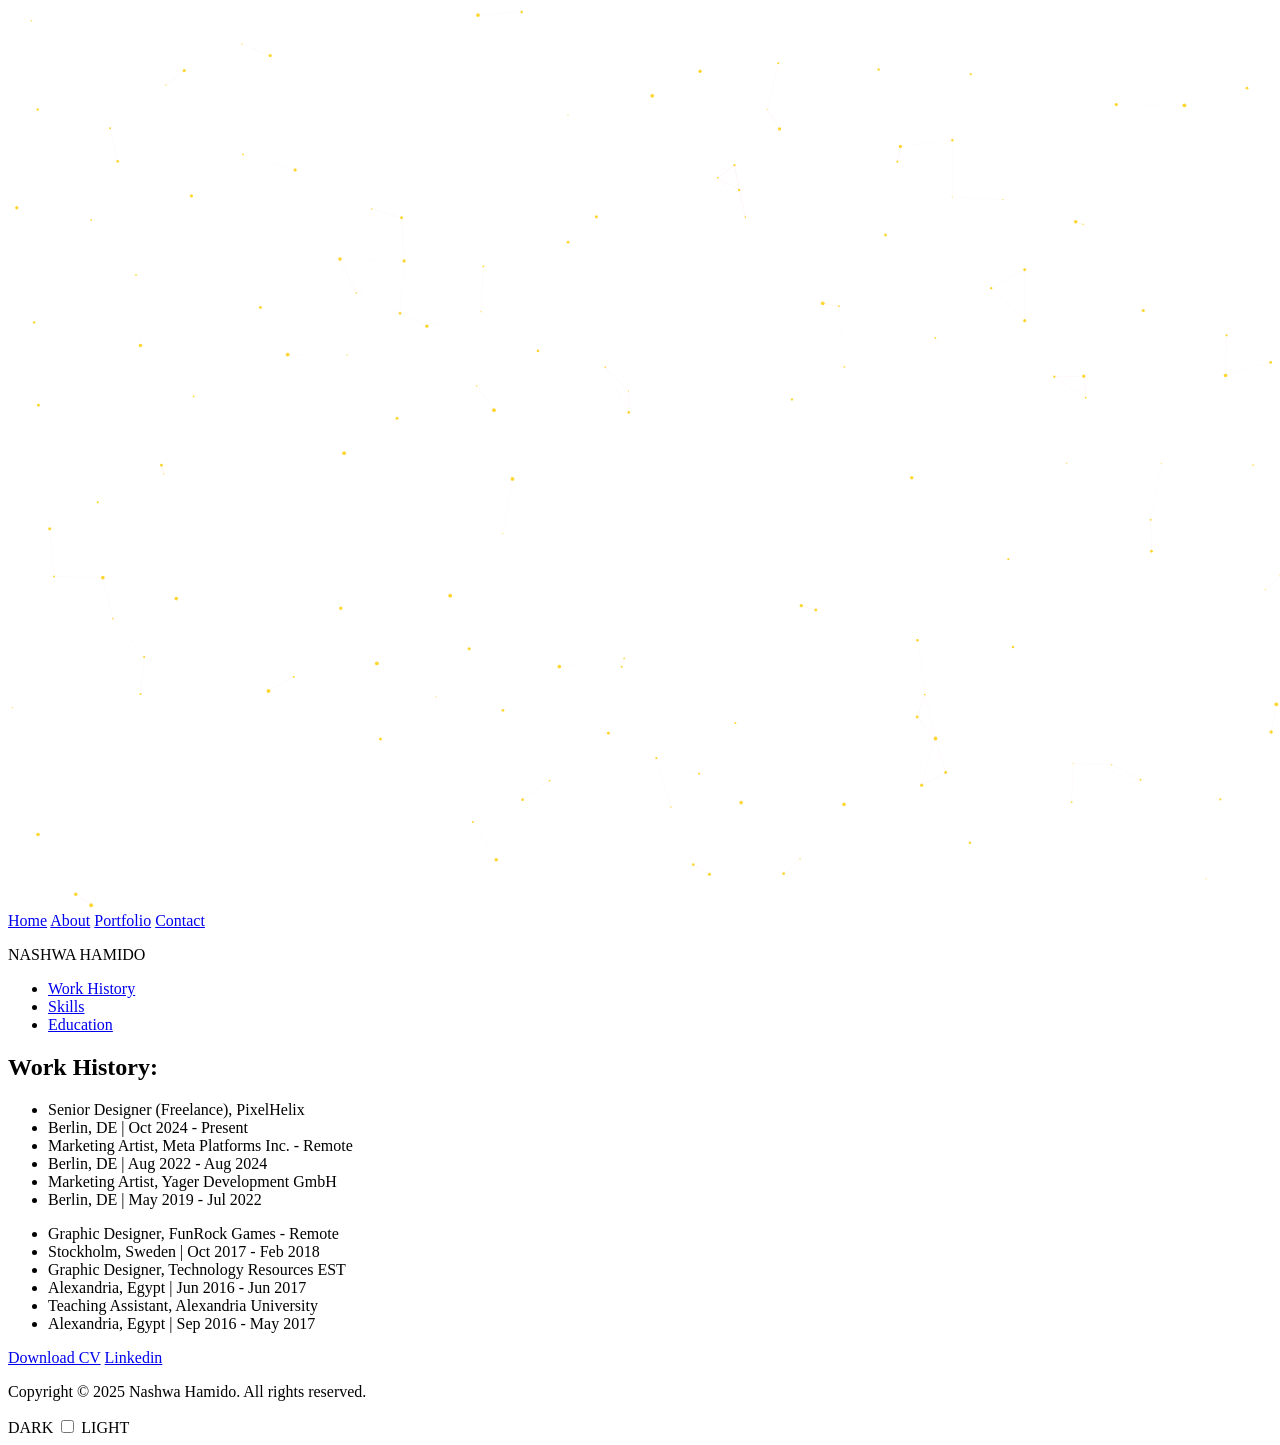
==== about.html @ d86ea59c "uploaded" ====
<!DOCTYPE html>
<html lang=en>
    <head> 
        <meta charset="UTF-8">
        <meta name="viewport" content="width=device-width, initial-scale=1.0">
        <link rel="stylesheet" type="text/css" href="stylesheet.css">
        <title>Work History</title>
    </head>
    
    <body>
        <!-- Interactive Particle Background Canvas -->
        <canvas id="particle-canvas"></canvas>
        
        <!--Main Navigation Bar-->
        <header> 
            <nav id="navbar" aria-label="primary"> 
                   <a href="homepage.html" class="navbutton">Home</a>
                   <a href="about.html" class="navbutton active">About</a> <!-- Active class added to stay highlighted-->
                   <a href="portfolio.html" class="navbutton">Portfolio</a>
                   <a href="contact.html" class="navbutton">Contact</a>
                <p class="logo">NASHWA HAMIDO</p>
            </nav>
        </header>
        <!--Secondary left side navigation for about pages-->
        <div>
                <ul class="sidetabs-animated">
                   <li><a href="about.html" class="sidenavbutton-animated active">Work History</a></li> <!-- Active class added to stay highlighted-->
                   <li><a href="skills.html" class="sidenavbutton-animated">Skills</a></li>
                   <li><a href="education.html" class="sidenavbutton-animated">Education</a></li>
                </ul>
            </div>
            <div class="container1">  
               <div id="workinfo">  
                 <!--Left list of work information--> 
                 <h2 class="workhistory">Work History:</h2>
                 <div class="companies_1">
                    <ul class="leftlist">
                        <li>Senior Designer (Freelance), PixelHelix</li>
                            <li class="one">Berlin, DE | Oct 2024 - Present</li>
                        <li>Marketing Artist, Meta Platforms Inc. - Remote</li>
                            <li class="two">Berlin, DE | Aug 2022 - Aug 2024</li>
                        <li>Marketing Artist, Yager Development GmbH</li>
                            <li class="three">Berlin, DE | May 2019 - Jul 2022</li>
                    </ul>
                    <!--Right list of work information--> 
                    <ul class="rightlist">
                        <li>Graphic Designer, FunRock Games - Remote</li>
                            <li class="four">Stockholm, Sweden | Oct 2017 - Feb 2018</li>
                        <li>Graphic Designer, Technology Resources EST</li>
                            <li class="five">Alexandria, Egypt | Jun 2016 - Jun 2017</li>
                        <li>Teaching Assistant, Alexandria University</li>
                            <li class="six">Alexandria, Egypt | Sep 2016 - May 2017</li>
                    </ul>
                </div>
            </div>
            <!--CV and Linkedin CTA buttons-->
            <div id="bottomtabs">
                <a href="NashwaHamido_CV_1.pdf" download class="dlbutton">Download CV</a>
                <a href="https://www.linkedin.com/in/nashwa-hamido/" class="libutton">Linkedin</a>
           </div>
            <!--Footer, Copyright Line-->
            <footer id="copyright1">
                <p>Copyright &#169; 2025 Nashwa Hamido. All rights reserved.</p>
            </footer>
        </div>
        
        <!-- Dark/Light Mode Toggle -->
        <div id="theme-toggle">
            <span class="theme-label dark-label">DARK</span>
            <label class="switch">
                <input type="checkbox" id="theme-checkbox">
                <span class="slider round"></span>
            </label>
            <span class="theme-label light-label">LIGHT</span>
        </div>
        
        <!-- Interactive Particle Background Script -->
        <script src="AboutPages.js"></script>
    </body>
</html>
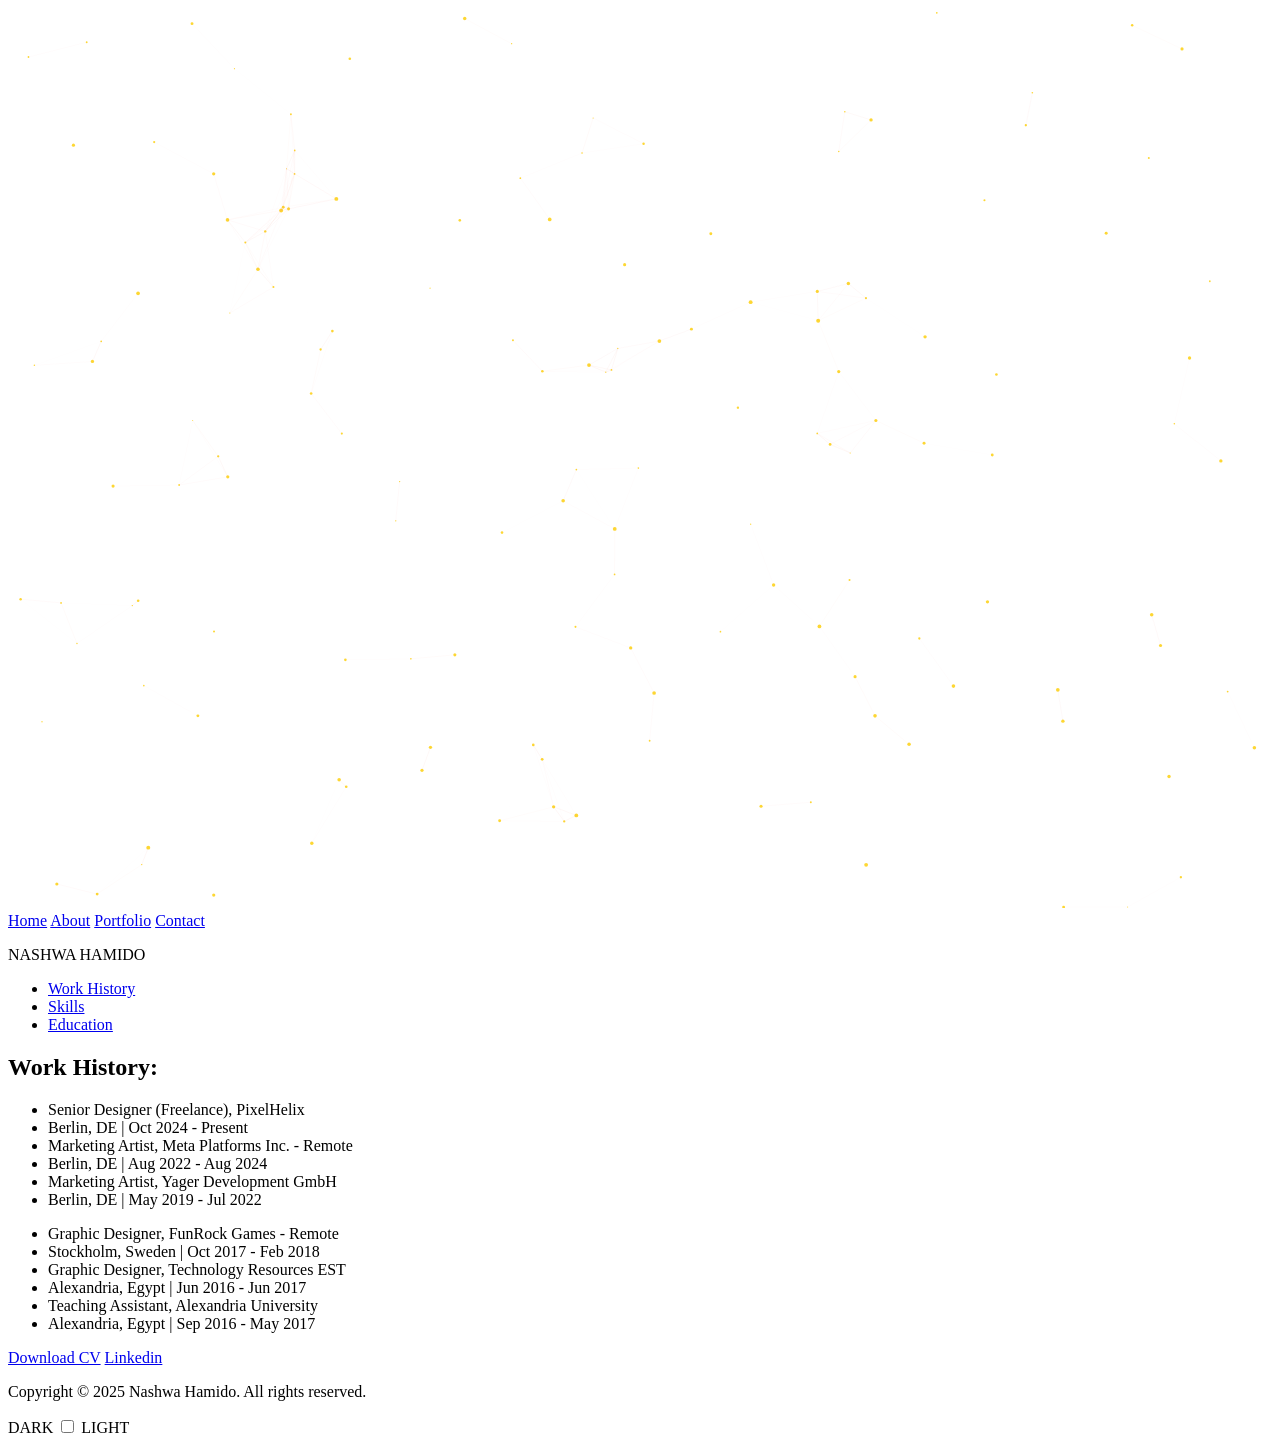
==== commit 71169551: "Serve homepage at site root by renaming homepage.html to index.html Vercel serves index.html at the " ====
--- a/about.html
+++ b/about.html
@@ -14,7 +14,7 @@
         <!--Main Navigation Bar-->
         <header> 
             <nav id="navbar" aria-label="primary"> 
-                   <a href="homepage.html" class="navbutton">Home</a>
+                   <a href="/" class="navbutton">Home</a>
                    <a href="about.html" class="navbutton active">About</a> <!-- Active class added to stay highlighted-->
                    <a href="portfolio.html" class="navbutton">Portfolio</a>
                    <a href="contact.html" class="navbutton">Contact</a>
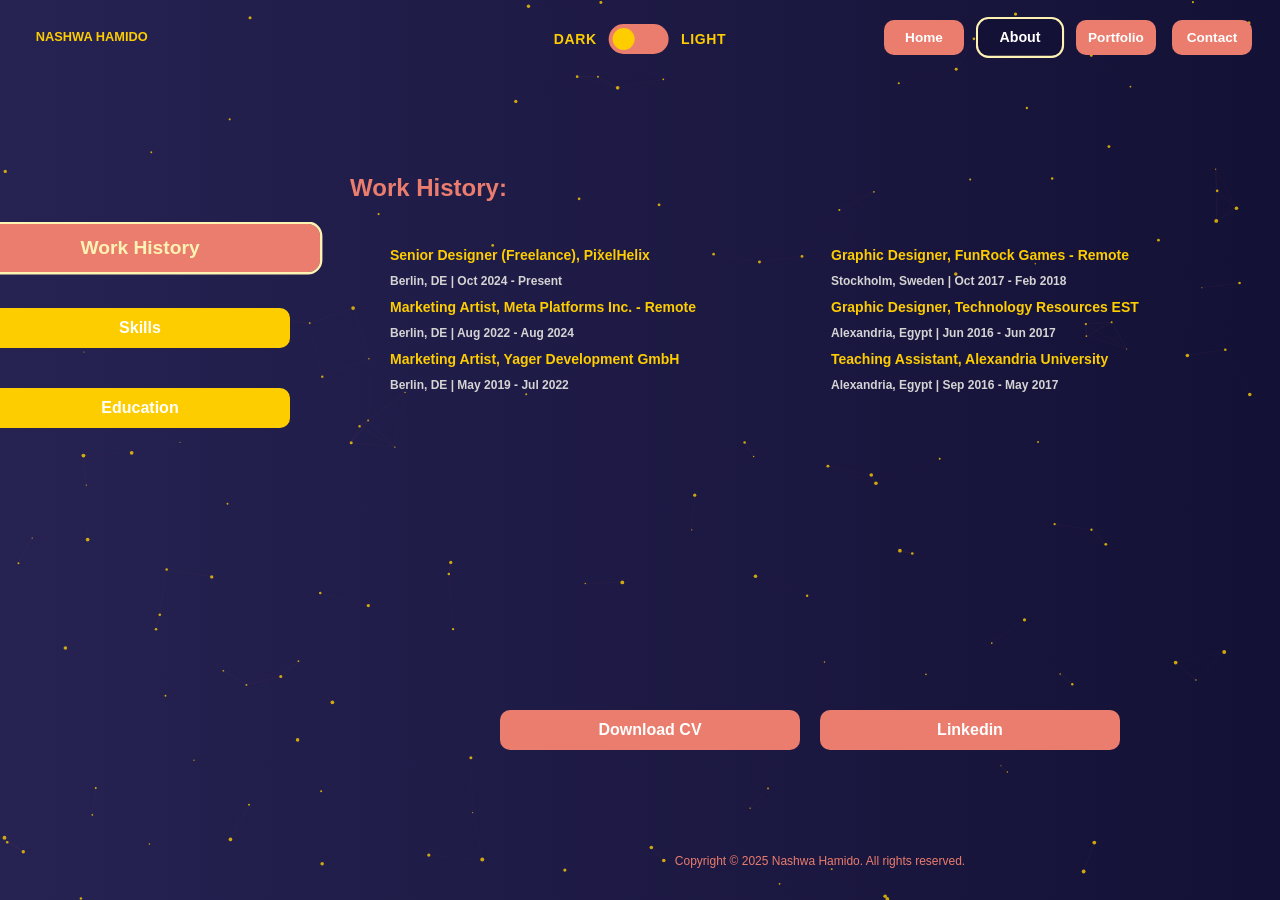
==== commit 02d69e85: "Make layout responsive and add a mobile burger menu Homepage scaling: replace the two conflicting tr" ====
--- a/about.html
+++ b/about.html
@@ -14,6 +14,7 @@
         <!--Main Navigation Bar-->
         <header> 
             <nav id="navbar" aria-label="primary"> 
+                <button class="nav-toggle" aria-label="Toggle navigation menu" aria-expanded="false" aria-controls="navbar"><span></span><span></span><span></span></button>
                    <a href="/" class="navbutton">Home</a>
                    <a href="about.html" class="navbutton active">About</a> <!-- Active class added to stay highlighted-->
                    <a href="portfolio.html" class="navbutton">Portfolio</a>
@@ -76,5 +77,6 @@
         
         <!-- Interactive Particle Background Script -->
         <script src="AboutPages.js"></script>
-    </body>
+        <script src="nav.js"></script>
+</body>
 </html>
--- a/stylesheet.css
+++ b/stylesheet.css
@@ -0,0 +1,3133 @@
+/*------------GLOBAL STYLES - Common across all pages------------*/
+/* Loading screen styles */
+            #loading-screen {
+                position: fixed;
+                top: 0;
+                left: 0;
+                width: 100%;
+                height: 100%;
+                background: linear-gradient(to left, #141136, #262252);
+                display: flex;
+                align-items: center;
+                justify-content: center;
+                z-index: 9999;
+                transition: opacity 0.5s ease-out;
+            }
+            
+            #loading-screen.fade-out {
+                opacity: 0;
+                pointer-events: none;
+            }
+            
+            #loading-svg {
+                width: 100%;
+                height: 100%;
+                visibility: hidden;
+            }
+            
+            /* Loading circles with carousel snapper colors */
+            #loading-screen #leader {
+                fill: #ea7d6d;
+                stroke: #ea7d6d;
+            }
+            
+            #loading-screen .follower {
+                fill: #fdcd00;
+                stroke: #fdcd00;
+            }
+            
+            /* Text looping effect styles */
+            .text-loop-wrapper {
+                overflow: hidden;
+                position: relative;
+                display: inline-block;
+                height: 1em;
+                line-height: 1em;
+                vertical-align: baseline;
+            }
+            
+            .text-loop-list {
+                display: flex;
+                flex-direction: column;
+                position: relative;
+            }
+            
+            .text-loop-word {
+                white-space: nowrap;
+                height: 1em;
+                line-height: 1em;
+            }
+            
+            /* Hide main content during loading */
+            body.loading #scale-wrapper {
+                visibility: hidden;
+            }
+            
+            /* Particle canvas background */
+            #particle-canvas {
+                position: fixed;
+                top: 0;
+                left: 0;
+                width: 100%;
+                height: 100%;
+                z-index: 0;
+                pointer-events: none;
+            }
+            
+            /* Dark/Light Mode Toggle - Pill Shape with Labels */
+            #theme-toggle {
+                position: fixed;
+                top: 1.5rem;
+                left: 50%;
+                transform: translateX(-50%);
+                display: flex;
+                align-items: center;
+                gap: 0.75rem;
+                z-index: 100;
+            }
+            
+            .theme-label {
+                font-family: Verdana, Tahoma, Arial, sans-serif;
+                font-size: 0.875rem;
+                font-weight: bold;
+                color: #fdcd00;
+                letter-spacing: 0.05em;
+                transition: color 0.3s ease;
+            }
+            
+            /* Switch container */
+            .switch {
+                position: relative;
+                display: inline-block;
+                width: 60px;
+                height: 30px;
+            }
+            
+            /* Hide default HTML checkbox */
+            .switch input {
+                opacity: 0;
+                width: 0;
+                height: 0;
+            }
+            
+            /* The slider (pill background) */
+            .slider {
+                position: absolute;
+                cursor: pointer;
+                top: 0;
+                left: 0;
+                right: 0;
+                bottom: 0;
+                background-color: #ea7d6d;
+                transition: 0.3s;
+                border-radius: 30px;
+            }
+            
+            .slider:before {
+                position: absolute;
+                content: "";
+                height: 22px;
+                width: 22px;
+                left: 4px;
+                bottom: 4px;
+                background-color: #fdcd00;
+                transition: 0.3s;
+                border-radius: 50%;
+            }
+            
+            /* Checked state - slider moves to right */
+            input:checked + .slider {
+                background-color: #ea7d6d;
+            }
+            
+            input:checked + .slider:before {
+                transform: translateX(30px);
+            }
+            
+            /* Hover effect */
+            .switch:hover .slider {
+                background-color: #c96a5a;
+            }
+            
+            /* Light mode styles */
+            body.light-mode {
+                background: linear-gradient(to left, #e8e4f3, #f0ecff);
+            }
+            
+            body.light-mode #particle-canvas {
+                opacity: 0.7;
+            }
+            
+            body.light-mode h2.salutation,
+            body.light-mode h1.name,
+            body.light-mode h3.title,
+            body.light-mode #copyright {
+                color: #8b4d6d;
+            }
+            
+            body.light-mode .description {
+                color: #2d2d2d;
+            }
+            
+            body.light-mode .logo {
+                color: #b89500;
+            }
+            
+            /* Light mode toggle label colors */
+            body.light-mode .theme-label {
+                color: #b89500;
+            }
+            
+            body.light-mode .slider {
+                background-color: #d4a5d4;
+            }
+            
+            body.light-mode .slider:before {
+                background-color: #b89500;
+            }
+            
+            body.light-mode .switch:hover .slider {
+                background-color: #c090c0;
+            }
+            
+            /* Light mode text colors for all pages */
+            body.light-mode h2,
+            body.light-mode h3,
+            body.light-mode li,
+            body.light-mode p {
+                color: #2d2d2d;
+            }
+            
+            body.light-mode #skillstitle,
+            body.light-mode #academic,
+            body.light-mode #languages,
+            body.light-mode .workhistory {
+                color: #8b4d6d;
+            }
+            
+            body.light-mode .courses li,
+            body.light-mode .software li,
+            body.light-mode .degrees li,
+            body.light-mode .languagelist li,
+            body.light-mode .leftlist li,
+            body.light-mode .rightlist li {
+                color: #2d2d2d;
+            }
+            
+            body.light-mode .graphics,
+            body.light-mode .threeD,
+            body.light-mode .engines,
+            body.light-mode .msc,
+            body.light-mode .bfa,
+            body.light-mode .one,
+            body.light-mode .two,
+            body.light-mode .three,
+            body.light-mode .four,
+            body.light-mode .five,
+            body.light-mode .six {
+                color: #5a5a5a;
+            }
+            
+            body.light-mode #copyright1,
+            body.light-mode #copyright4 {
+                color: #8b4d6d;
+            }
+            
+            body.light-mode .contact-form h2,
+            body.light-mode .contact-input,
+            body.light-mode .contact-input::placeholder {
+                color: #2d2d2d;
+            }
+/* Prevent horizontal scrolling and set viewport height */
+html {
+  overflow: hidden;
+  height: 100%;
+}
+
+/* Base body styles applied to all pages */
+body {
+  margin: 0;
+  padding: 0;
+  height: 100%;
+  background: linear-gradient(to left, #141136, #262252);
+  background-attachment: fixed;
+  background-repeat: no-repeat;
+  background-size: cover;
+  font-family: Verdana, Tahoma, Arial, sans-serif;
+  overflow-x: hidden;
+}
+html, body {
+    height: 100%;
+    margin: 0;
+    overflow: hidden;
+}
+
+/* Base design size */
+#scale-wrapper {
+    width: 100vw;
+    height: 100vh;
+    transform-origin: top left;
+    position: absolute;
+    top: 0;
+    left: 0;
+}
+/* ---------NAVIGATION - Top navbar and links-------------*/
+
+/* Fixed navigation bar at top of page */
+#navbar {   
+  font-weight: bold;
+  font-size: 1.0rem;
+  display: flex;
+  justify-content: flex-end;
+  align-items: center;
+  width: 100%;
+  box-sizing: border-box;
+  text-align: center;
+  outline: none;
+  position: absolute;
+  top: 0;
+  right: 0;
+  padding: 1.25rem 1.25rem;
+  z-index: 50;
+}
+
+/* Navigation button styles for upper right menu */
+.navbutton {  
+  width: 6.25rem;
+  height: 2.5rem;
+  font-weight: bold;
+  border: 0;
+  margin: 0 1.042vw;
+  white-space: nowrap;
+  font-size: 1.0rem;
+  border-radius: 0.625rem;
+  color: rgb(255, 255, 255);
+  background-color: #ea7d6d;
+  text-align: center;
+  line-height: 2.5rem;
+  text-decoration: none;
+  transition: all 0.3s ease-in-out;
+}
+
+/* Unvisited link state - white text, no underline */
+a:link {
+  color: rgb(255, 255, 255);
+  text-decoration: none;
+  display: inline-block;
+}
+
+/* Hover state for links and navigation buttons */
+a:hover, .navbutton:hover {
+  background-color: #141136;
+  color: #fff3b4;
+  transform: scale(1.05);
+  cursor: pointer;
+  outline: 0.125rem solid #fff3b4;
+}
+
+/* Active state when link is being clicked */
+.navbutton.active  {
+  background-color: #141136;
+  text-decoration: none;
+  outline: 0.125rem solid #fff3b4;
+  transform: scale(1.05);
+}
+
+/* Logo/name text in upper left corner */
+.logo {   
+  color: #fdcd00;
+  font-family: Verdana, Tahoma, Arial, sans-serif;
+  font-size: 1vw;
+  font-weight: bold;
+  float: left;
+  margin: 1.5em;
+  position: absolute;
+  top: 0.781vw;
+  left: 1.302vw;
+  word-spacing: normal;
+  text-align: left;
+  z-index: -2;
+}
+
+/* -------------HOMEPAGE SPECIFIC STYLES--------------*/
+
+/* Call-to-action button that links to portfolio */
+.cta {
+  font-family: Verdana, Tahoma, Arial, sans-serif;
+  margin: 2em;
+  padding: 0.6250em;
+  width: 25vw;
+  height: 9vh;
+  position: absolute;
+     top: 95%;
+     left: 10%;
+  text-align: center;
+  justify-content: center;
+  align-items: center;
+  line-height: 2.1875rem;
+  font-weight: bold;
+  font-size: 1.5vw;
+  background: linear-gradient(to left, #fdcd00, #fdcd00);
+  border-radius: 1.25rem;
+  word-spacing: 0;
+  opacity: 0;
+  z-index: 50;
+  transform: translateY(-100%);
+}
+
+
+
+/* CTA button slide-in animation - triggered by class */
+.cta.animate {
+  animation: ctaanimation 1s ease forwards;
+}
+
+/* New CTA rotating line effect */
+
+
+
+
+/* CTA button slide-in animation */
+@keyframes ctaanimation {
+  to {
+    opacity: 1;
+    transform: translateY(0%);
+  }
+}
+
+/* CTA button hover effect */
+.cta:hover {
+  background: linear-gradient(to left, #ea7d6d, #ea7d6d);
+  color: #fff3b4;
+  cursor: pointer;
+  outline: 0.125rem solid #fff3b4;
+}
+
+/* CTA button active/clicked state */
+.cta:active {
+  color: #a1493c;
+}
+
+/* Hero section wrapper containing main introduction content */
+.hero-wrapper1 {
+  display: flex;
+  justify-content: space-between;
+  align-items: center;
+  max-width: 95%;
+  margin: 7.5em auto;
+  padding: 0;
+  flex-wrap: wrap;
+  gap: 2.083vw;
+}
+
+/* Main information section with salutation, name, title, and description */
+#main-information {
+  font-family: Verdana, Tahoma, Arial, sans-serif;
+  flex: 1 1 26.042vw;
+  min-width: 14.583vw;
+  margin: 1em;
+  padding: 0.625rem;
+  text-align: left;
+  position: relative;
+}
+
+/* Salutation line ("Hi, my name is") */
+h2.salutation {
+  color: #ea7d6d;
+  font-size: 2vw;
+  font-weight: bold;
+  margin: 0.1em;
+  opacity: 0;
+  transform: translateX(-3.125rem);
+}
+
+/* Salutation animation - triggered by class */
+h2.salutation.animate {
+  animation: salanimation 1s ease forwards;
+}
+
+/* Salutation animation - slide in from left */
+@keyframes salanimation {
+  to {
+    opacity: 1;
+    transform: translateX(0);
+  }
+}
+
+/* Name heading ("Nashwa Hamido") */
+h1.name {
+  color: #ea7d6d;
+  font-size: 5.5vw;
+  font-weight: bold;
+  margin: 0;
+  opacity: 0;
+  transform: translateX(-12.5rem);
+}
+
+/* Name animation - triggered by class */
+h1.name.animate {
+  animation: nameanimation 1.2s ease forwards;
+  animation-delay: 0.3s;
+}
+
+/* Name animation - slide in from left with delay */
+@keyframes nameanimation {
+  to {
+    opacity: 1;
+    transform: translateX(0);
+  }
+}
+
+/* Job title heading ("Multimedia Artist") */
+h3.title {
+  color: #ea7d6d;
+  font-size: 3vw;
+  font-weight: bold;
+  margin: 0;
+  opacity: 0;
+  transform: translateX(-12.5rem);
+}
+
+/* Title animation - triggered by class */
+h3.title.animate {
+  animation: titleanimation 1.3s ease forwards;
+  animation-delay: 0.6s;
+}
+
+/* Title animation - slide in from left with delay */
+@keyframes titleanimation {
+  to {
+    opacity: 1;
+    transform: translateX(0);
+  }
+}
+
+/* Professional description paragraph */
+.description {
+  color: rgb(234, 234, 234);
+  font-size: 1vw;
+  font-weight: bold;
+  line-height: 1.8vw;
+  margin-bottom: 1em;
+  opacity: 0;
+  transform: translateY(3.125rem);
+}
+
+/* Description animation - triggered by class */
+.description.animate {
+  animation: desanimation 1.5s ease forwards;
+  animation-delay: 0.9s;
+}
+
+/* Description animation - slide in from bottom with delay */
+@keyframes desanimation {
+  to {
+    opacity: 1;
+    transform: translateY(0);
+  }
+}
+
+
+/* -----------Homepage Motifs and Background Elements--------- */
+
+/* Container for side images (character illustration and motifs) */
+#side-images {
+  flex: 1em 1em 50em;
+  min-width: 100vw;
+  height: 92vh;
+  
+}
+
+
+/* Base styles for background motif images */
+.upperbackground,   
+.bottombackground {
+  position: absolute;
+  top: 0%;
+  right: 0%;
+  width: auto;
+  height: auto;
+  z-index: 10;
+}
+
+/* Upper yellow cloud motif */
+.upperbackground {
+  top: 0;
+  right: -2%;
+  max-width: 90vw;
+  transform: translateX(100%);
+}
+
+/* Upper background animation - triggered by class */
+.upperbackground.animate {
+  animation: upperanimation 1s ease forwards;
+}
+
+/* Girl Illustration Wrapper */
+#girl-illustration-wrapper {
+  position: absolute;
+  left: 58%;
+  bottom: 17%;
+  z-index: 12;
+  /* Use the wrapper for positioning and hover */
+}
+
+/* Character illustration (girl playing games) */
+.girlplayinggames {
+  max-width: 34vw;
+  height: auto;
+  transform: translateY(100%);
+  opacity: 0;
+  display: block;
+}
+
+/* Girl illustration animation - triggered by class */
+.girlplayinggames.animate {
+  animation: girlanimation 1s ease forwards, wobble 4s ease-in-out 1.6s infinite;
+  animation-delay: 0.6s, 0.6s;
+}
+
+/* Speech Bubble Styling */
+#linkedin-bubble {
+  position: absolute;
+  top: 5vh;
+  left: -3vw; /* Position to the left of the girl */
+  width: 16vw;
+  padding: 1.2vw 1.5vw;
+  background-color: #ea7d6d !important; /* Peach color from the cloud */
+  color: #fff3b4 !important; /* Light yellow text */
+  border-radius: 1.5rem; /* Custom rounded corners for bubble style */
+  box-shadow: 0 0.3rem 0.8rem rgba(0, 0, 0, 0.3);
+  text-align: center;
+  font-weight: bold;
+  font-size: 1vw;
+  line-height: 1.4;
+  text-decoration: none;
+  display: block;
+  opacity: 0;
+  visibility: hidden;
+  transition: opacity 0.4s ease, visibility 0.4s ease, transform 0.4s ease;
+  cursor: pointer;
+  z-index: 15;
+  pointer-events: none; /* Don't block hover on wrapper */
+  transform: translateX(-10px);
+}
+
+#linkedin-bubble p {
+  margin: 0;
+  padding: 0;
+  color: #fff3b4 !important; /* Light yellow text for better contrast */
+  font-size: 0.9vw;
+}
+
+/* Speech Bubble Pointer (Tail) */
+#linkedin-bubble::after {
+  content: '';
+  position: absolute;
+  right: -1.5vw; /* Position the tail to the right */
+  top: 50%;
+  width: 0;
+  height: 0;
+  border-top: 1vw solid transparent;
+  border-bottom: 1vw solid transparent;
+  border-left: 1.5vw solid #ea7d6d; /* Peach color for the tail */
+  transform: translateY(-50%);
+}
+
+/* Hover effect to show the bubble */
+#girl-illustration-wrapper:hover #linkedin-bubble {
+  opacity: 1;
+  visibility: visible;
+  pointer-events: auto; /* Enable clicking when visible */
+  transform: translateX(0);
+}
+
+/* Adjust girl animation to apply to wrapper */
+#girl-illustration-wrapper.animate .girlplayinggames {
+  animation: girlanimation 1s ease forwards, wobble 4s ease-in-out 1.6s infinite;
+  animation-delay: 0.6s, 0.6s;
+}
+
+/* Re-target girl animation to the image inside the wrapper */
+.girlplayinggames.animate {
+  animation: none; /* Remove the old animation class usage */
+}
+
+/* Re-target girl animation to the image inside the wrapper */
+#girl-illustration-wrapper.animate .girlplayinggames {
+  animation: girlanimation 1s ease forwards, wobble 4s ease-in-out 1.6s infinite;
+  animation-delay: 0.6s, 0.6s;
+}
+
+/* Girl illustration animation - slide in from bottom */
+@keyframes girlanimation {
+  to {
+    opacity: 1;
+    transform: translateY(0);
+  }
+}
+
+/* Wobble effect for girl illustration after initial animation */
+@keyframes wobble {
+  0%, 100% {
+    transform: translateY(0) translateX(0) rotate(0deg);
+  }
+  25% {
+    transform: translateY(-8px) translateX(4px) rotate(0.5deg);
+  }
+  50% {
+    transform: translateY(-12px) translateX(-2px) rotate(-0.3deg);
+  }
+  75% {
+    transform: translateY(-6px) translateX(3px) rotate(0.4deg);
+  }
+}
+
+/* Apply wobble animation after initial slide-in completes */
+.girlplayinggames.animate {
+  animation: girlanimation 1s ease forwards, wobble 4s ease-in-out 1.6s infinite;
+  animation-delay: 0.6s, 0.6s;
+}
+
+/* Lower coral/peach cloud motif */
+.bottombackground {
+  bottom: 0;
+  right: -2%;
+  max-width: 92vw;
+  transform: translateY(100%);
+}
+
+/* Bottom background animation - triggered by class */
+.bottombackground.animate {
+  animation: bottomanimation 1s ease forwards;
+}
+
+
+/* Upper motif animation - slide in from right */
+@keyframes upperanimation {
+  from {
+    transform: translateX(100%);
+  }
+  to {
+    transform: translateX(0);
+  }
+}
+
+/* Lower motif animation - slide in from bottom */
+@keyframes bottomanimation {
+  from {
+    transform: translateY(100%);
+  }
+  to {
+    transform: translateY(0);
+  }
+}
+
+/* Copyright footer - unique positioning for homepage */
+#copyright {
+  color: #ea7d6d;
+  font-size: 1vw;
+  font-weight: normal;
+  text-align: center;
+  position: relative;
+  bottom: 90%;
+  right: 22%;
+  transform: translateX(0%);
+  z-index: 10;
+}
+
+/* ----------------ABOUT PAGE SPECIFIC STYLES----------------- */
+
+
+
+/* Animated side navigation tabs - only on about landing page */
+
+ul.sidetabs-animated {
+  list-style-type: none;
+  line-height: 5.0rem;
+  position: absolute;
+  top: 12rem;
+  left: -3.125rem;
+  opacity: 0;
+  transform: translateX(-100%);
+  animation: sideanimation 1s ease forwards;
+}
+
+/* Side navigation animation - slide in from right */
+@keyframes sideanimation {
+  to {
+    opacity: 1;
+    transform: translateX(0%);
+  }
+}
+
+/* Animated side navigation button styles */
+.sidenavbutton-animated {
+  display: flex;
+  align-items: center;
+  justify-content: flex-end;
+  width: 18.75rem;
+  height: 2.5rem;
+  font-weight: bold;
+  border: 0;
+  font-size: 1.0rem;
+  border-radius: 0.625rem 0.625rem 0.625rem 0.625rem;
+  word-spacing: 0;
+  color: #141136;
+  background: linear-gradient(to left, #fdcd00, #fdcd00);
+  line-height: 2.5rem;
+  text-align: center;
+}
+
+/* Animated side navigation button hover effect */
+.sidenavbutton-animated:hover {
+  background: linear-gradient(to right, #ea7d6d, #ea7d6d);
+  color: #fff3b4;
+  transform: scale(1.20);
+  cursor: pointer;
+  outline: 0.125rem solid #fff3b4;
+}
+
+/* Animated side navigation button active state */
+.sidenavbutton-animated.active {
+  background: linear-gradient(to right, #ea7d6d, #ea7d6d);
+  color: #fff3b4;
+  transform: scale(1.20);
+  cursor: pointer;
+  outline: 0.125rem solid #fff3b4;
+}
+
+/* Main content container for about page */
+.container1 {
+  display: flex;
+  justify-content: space-between;
+  align-items: center;
+  box-sizing: border-box;
+  max-width: 62.5rem;
+  position: relative;
+  left: 12.5rem;
+  top: 9rem;
+  width: 100%;
+  margin: 0.625rem auto;
+  padding: 0 0.625rem;
+  flex-wrap: wrap;
+  gap: 0.0625rem;
+}
+
+/* Work information section heading and content */
+#workinfo {
+  position: relative;
+  left: 0;
+  top: 0%;
+  bottom: 0;
+  font-family: Verdana, Tahoma, Arial, sans-serif;
+  width: 100%;
+  text-align: left;
+  color: #ea7d6d;
+  opacity: 0;
+  transform: translateX(-100%);
+  animation: sideanimation 1s ease forwards;
+}
+
+/* Left column list of work positions */
+.leftlist {
+  position: relative;
+  top: 1.25rem;
+  color: #fdcd00;
+  text-align: left;
+  font-size: 0.875rem;
+  font-weight: bold;
+  line-height: 1.625rem;
+  width: 100%;
+  opacity: 0;
+  transform: translateX(-100%);
+  animation: sideanimation 1s ease forwards;
+}
+
+/* Right column list of work positions */
+.rightlist {
+  position: relative;
+  top: -9.375rem;
+  left: 45%;
+  color: #fdcd00;
+  text-align: left;
+  font-size: 0.875rem;
+  font-weight: bold;
+  line-height: 1.625rem;
+  opacity: 0;
+  transform: translateX(-100%);
+  animation: sideanimation 1s ease forwards;
+}
+
+/* Individual work position detail lines (location and dates) */
+.one, .two, .three, .four, .five, .six {
+  text-align: left;
+  margin-left: 0;
+  font-size: 0.75rem;
+  font-weight: bold;
+  color: rgb(212, 212, 212);
+}
+
+/* Bottom action buttons container */
+#bottomtabs {
+  display: flex;
+  flex-direction: row;
+  gap: 1.25rem;
+  color: #141136;
+  justify-content: center;
+  align-items: center;
+  position: fixed;
+  bottom: 9.375rem;
+  right: 10.0rem;
+  font-family: Verdana, Tahoma, Arial, sans-serif;
+  color: #ea7d6d;
+}
+
+/* Download CV button styles */
+.dlbutton {
+  display: flex;
+  align-items: center;
+  justify-content: center;
+  width: 18.75rem;
+  height: 2.5rem;
+  font-weight: bold;
+  border: 0;
+  color: #141136;
+  font-size: 1.0rem;
+  border-radius: 0.625rem;
+  word-spacing: 0;
+  background: linear-gradient(to left, #ea7d6d, #ea7d6d);
+  line-height: 2.5rem;
+  text-align: center;
+}
+
+/* Download button hover effect */
+.dlbutton:hover {
+  background: linear-gradient(to right, #141136, #141136);
+  color: #fff3b4;
+  transform: scale(1.05);
+  cursor: pointer;
+  outline: 0.125rem solid #fff3b4;
+  background-color: #a1493c;
+}
+
+/* Download button active/clicked state */
+.dlbutton:active {
+  background-color: #ea7d6d;
+  color: #fff3b4;
+  transform: scale(1.05);
+  cursor: pointer;
+  outline: 0.125rem solid #fff3b4;
+  background-color: #a1493c;
+}
+
+/* LinkedIn button styles */
+.libutton {
+  display: flex;
+  align-items: center;
+  justify-content: center;
+  width: 18.75rem;
+  height: 2.5rem;
+  font-weight: bold;
+  color: #141136;
+  border: 0;
+  row-gap: 0.125rem;
+  font-size: 1.0rem;
+  border-radius: 0.625rem;
+  word-spacing: 0;
+  background: linear-gradient(to right, #ea7d6d, #ea7d6d);
+  line-height: 2.5rem;
+  text-align: center;
+}
+
+/* LinkedIn button hover effect */
+.libutton:hover {
+  background: linear-gradient(to right, #141136, #141136);
+  color: #fff3b4;
+  transform: scale(1.05);
+  cursor: pointer;
+  outline: 0.125rem solid #fff3b4;
+  background-color: #a1493c;
+}
+
+/* LinkedIn button active/clicked state */
+.libutton:active {
+  background-color: #ea7d6d;
+  color: #fff3b4;
+  transform: scale(1.05);
+  cursor: pointer;
+  outline: 0.125rem solid #fff3b4;
+  background-color: #a1493c;
+}
+
+/* Copyright footer - unique positioning for about pages */
+#copyright1 {
+  color: #ea7d6d;
+  font-size: 0.75rem;
+  width: 100vw;
+  font-weight: normal;
+  text-align: center;
+  position: fixed;
+       bottom: 1.25rem;
+       left: 11.25rem;
+  z-index: 10;
+}
+
+/* --------------SKILLS PAGE SPECIFIC STYLES --------------*/
+
+/* Static side navigation tabs - on skills and education pages */
+ul.sidetabs {
+  list-style-type: none;
+  line-height: 5.0rem;
+  position: absolute;
+  top: 12rem;
+  left: -3.125rem;
+}
+
+/* Static side navigation button styles for skills and education pages*/
+.sidenavbutton {
+  display: flex;
+  align-items: center;
+  justify-content: flex-end;
+  width: 18.75rem;
+  height: 2.5rem;
+  font-weight: bold;
+  border: 0;
+  font-size: 1.0rem;
+  border-radius: 0.625rem 0.625rem 0.625rem 0.625rem;
+  word-spacing: 0;
+  color: #141136;
+  background: linear-gradient(to left, #fdcd00, #fdcd00);
+  line-height: 2.5rem;
+  text-align: center;
+}
+
+/* Static side navigation button hover effect for skills and education pages*/
+.sidenavbutton:hover {
+  background: linear-gradient(to right, #ea7d6d, #ea7d6d);
+  color: #fff3b4;
+  transform: scale(1.20);
+  cursor: pointer;
+  outline: 0.125rem solid #fff3b4;
+}
+
+/* Static side navigation button active/focus states for skills and education pages */
+.sidenavbutton.active {
+  background: linear-gradient(to right, #ea7d6d, #ea7d6d); 
+  color: #fff3b4; 
+  cursor: pointer; 
+  transform: scale(1.20);
+  outline: 0.125rem solid #fff3b4; 
+}
+
+/* Main content container for skills page */
+.container2 {
+  display: flex;
+  justify-content: space-between;
+  align-items: center;
+  max-width: 62.5rem;
+  position: relative;
+  left: 12.5rem;
+  top: 9rem;
+  width: 100%;
+  margin: 0.625rem auto;
+  padding: 0 0.625rem;
+  flex-wrap: wrap;
+  gap: 0.0625rem;
+}
+
+/* Skills section heading */
+
+#skillstitle {
+  position: relative;
+  left: 0;
+  top: 0%;
+  bottom: 0;
+  font-family: Verdana, Tahoma, Arial, sans-serif;
+  width: 100%;
+  text-align: left;
+  color: #ea7d6d;
+  opacity: 0;
+  transform: translateX(-100%);
+  animation: sideanimation 1s ease forwards;
+}
+
+/* Courses list section */
+.courses {
+  position: relative;
+  top: 0rem;
+  color: #fdcd00;
+  text-align: left;
+  font-size: 0.875rem;
+  font-weight: bold;
+  line-height: 1.625rem;
+  width: 100%;
+  opacity: 0;
+  transform: translateX(-100%);
+  animation: sideanimation 1s ease forwards;
+}
+
+/* Software proficiency list section */
+.software {
+  position: relative;
+  top: 0rem;
+  right: 6.25rem;
+  color: #fdcd00;
+  text-align: left;
+  font-size: 0.875rem;
+  font-weight: bold;
+  line-height: 1.625rem;
+  opacity: 0;
+  transform: translateX(-100%);
+  animation: sideanimation 1s ease forwards;
+}
+
+/* Software category detail lines (Graphic, 3D, Engines) */
+.graphics, .threeD, .engines {
+  text-align: left;
+  margin-left: 0;
+  font-size: 0.75rem;
+  font-weight: bold;
+  color: rgb(212, 212, 212);
+}
+
+/* ------------------EDUCATION PAGE SPECIFIC STYLES----------------- */
+
+/* Main content container for education page */
+.container3 {
+  display: flex;
+  justify-content: space-between;
+  align-items: center;
+  max-width: 62.5rem;
+  position: relative;
+  left: 12.5rem;
+  top: 9rem;
+  width: 100%;
+  margin: 0.625rem auto;
+  padding: 0 0.625rem;
+  flex-wrap: wrap;
+  gap: 0.0625rem;
+}
+
+/* Academic background section heading */
+#academic {
+  display: flex;
+  position: fixed;
+  top: 8.125rem;
+  left: 24.375rem;
+  font-family: Verdana, Tahoma, Arial, sans-serif;
+  margin: 2em;
+  padding: 0.625rem;
+  color: #ea7d6d;
+  opacity: 0;
+  transform: translateX(-100%);
+  animation: sideanimation 1s ease forwards;
+}
+
+/* title animation - slide in from right */
+@keyframes sideanimation {
+  to {
+    opacity: 1;
+    transform: translateX(0%);
+  }
+}
+
+/* Degrees list section */
+.degrees {
+  display: flex;
+  flex-direction: column;
+  justify-content: flex-start;
+  align-items: flex-start;
+  margin-top: 5.625rem;
+  position: fixed;
+  top: 10.3125rem;
+  left: 26.25rem;
+  color: #fdcd00;
+  text-align: left;
+  font-family: Verdana, Tahoma, Arial, sans-serif;
+  font-size: 0.875rem;
+  font-weight: bold;
+  line-height: 1.625rem;
+  opacity: 0;
+  transform: translateX(-100%);
+  animation: sideanimation 1s ease forwards;
+}
+
+/* degrees list animation - slide in from right */
+@keyframes sideanimation {
+  to {
+    opacity: 1;
+    transform: translateX(0%);
+  }
+}
+
+/* Master's degree detail lines */
+.msc {
+  text-align: left;
+  margin-left: 0;
+  font-size: 0.75rem;
+  font-weight: bold;
+  color: rgb(212, 212, 212);
+}
+
+/* Bachelor's degree detail lines */
+.bfa {
+  text-align: left;
+  margin-left: 0;
+  font-size: 0.75rem;
+  font-weight: bold;
+  color: rgb(212, 212, 212);
+}
+
+/* Languages section heading */
+#languages {
+  display: flex;
+  position: fixed;
+  top: 8.125rem;
+  left: 52.5rem;
+  font-family: Verdana, Tahoma, Arial, sans-serif;
+  margin: 2em;
+  padding: 0.625rem;
+  color: #ea7d6d;
+  opacity: 0;
+  transform: translateX(-100%);
+  animation: sideanimation 1s ease forwards;
+}
+
+/* language title animation - slide in from right */
+@keyframes sideanimation {
+  to {
+    opacity: 1;
+    transform: translateX(0%);
+  }
+}
+
+/* Languages list section */
+.languagelist {
+  display: flex;
+  flex-direction: column;
+  justify-content: flex-start;
+  align-items: flex-start;
+  margin-top: 5.625rem;
+  position: fixed;
+  top: 10.3125rem;
+  left: 53.75rem;
+  color: #fdcd00;
+  text-align: left;
+  font-family: Verdana, Tahoma, Arial, sans-serif;
+  font-size: 0.875rem;
+  font-weight: bold;
+  line-height: 1.625rem;
+  opacity: 0;
+  transform: translateX(-50%);
+  animation: sideanimation 1s ease forwards;
+}
+
+/* Language list animation - slide in from right */
+@keyframes sideanimation {
+  to {
+    opacity: 1;
+    transform: translateX(0%);
+  }
+}
+
+/* Copyright footer - unique positioning for education page (duplicate from about) */
+#copyright1 {
+  color: #ea7d6d;
+  font-size: 0.75rem;
+  width: 100vw;
+  font-weight: normal;
+  text-align: center;
+  position: fixed;
+       bottom: 1.25rem;
+       left: 11.25rem;
+  z-index: 10;
+}
+
+/* -------------- PORTFOLIO PAGES - Carousel styles ----------*/
+
+/* Global box-sizing and scrollbar styles for carousel */
+* {
+  box-sizing: border-box;
+  scrollbar-color: transparent transparent;
+}
+
+/* Hide scrollbar in WebKit browsers (Chrome, Safari) */
+*::-webkit-scrollbar {
+  width: 0;
+}
+
+/* Hide scrollbar track in WebKit browsers */
+*::-webkit-scrollbar-track {
+  background: transparent;
+}
+
+/* Hide scrollbar thumb in WebKit browsers */
+*::-webkit-scrollbar-thumb {
+  background: transparent;
+  border: none;
+}
+
+/* Hide scrollbar in Internet Explorer and Edge */
+* {
+  -ms-overflow-style: none;
+}
+
+/* Reset list styles for carousel */
+ol, li {
+  list-style: none;
+  margin: 0;
+  padding: 0;
+}
+
+/* Main carousel container - centered on page */
+#carousel {
+  position: absolute;
+  top: 47%;
+  left: 50%;
+  transform: translate(-50%, -50%);
+  width: 48.75rem;
+  height: 28.75rem;
+  overflow: hidden;
+  perspective: 6.25rem;
+}
+
+/* Carousel images - rounded corners */
+#carousel img {
+  border-radius: 1.25rem;
+}
+
+/* Carousel videos - rounded corners and 3D transform */
+#carousel video {
+  width: 100%;
+  height: 100%;
+  border-radius: 1.25rem 1.25rem 1.25rem 1.25rem;
+  transform: translateZ(0);
+}
+
+/* Carousel viewport - horizontal scrolling container */
+.carouselviewport {
+  position: absolute;
+  top: 0;
+  right: 0;
+  bottom: 0;
+  left: 0;
+  display: flex;
+  overflow-x: scroll;
+  counter-reset: item;
+  scroll-behavior: smooth;
+  scroll-snap-type: x mandatory;
+}
+
+/* Individual carousel slide */
+.carouselslide {
+  position: relative;
+  flex: 0 0 100%;
+  width: 100%;
+  counter-increment: item;
+}
+
+/* Carousel slide snapper - ensures slides snap to center */
+.carouselsnapper {
+  position: absolute;
+  top: 0;
+  left: 0;
+  width: 100%;
+  height: 100%;
+  scroll-snap-align: center;
+  overflow: hidden;
+  border-radius: 1.25rem 1.25rem 1.25rem 1.25rem;
+}
+
+
+.carouselslide:last-child .carouselsnapper {
+  animation-name: tostart, snap;
+}
+
+/* Disable animations for users who prefer reduced motion */
+@media (prefers-reduced-motion: reduce) {
+  .carouselsnapper {
+    animation-name: none;
+  }
+}
+
+/* Disable animations when carousel is hovered or focused */
+.carousel:hover .carouselsnapper,
+.carousel:focus-within .carouselsnapper {
+  animation-name: none;
+}
+
+/* Carousel navigation dots container */
+.carouselnavigation {
+  position: absolute;
+  right: 0;
+  bottom: 0;
+  left: 0;
+  text-align: center;
+}
+
+/* Carousel navigation list and items - inline display */
+.carouselnavigation-list,
+.carouselnavigation-item {
+  display: inline-block;
+}
+
+/* Individual carousel navigation button (dot) */
+.carouselnavigation-button {
+  display: inline-block;
+  width: 1.5rem;
+  height: 1.5rem;
+  background-color: #ea7d6d;
+  background-clip: content-box;
+  border: 0.25rem solid transparent;
+  border-radius: 50%;
+  font-size: 0;
+  transition: transform 0.1s;
+}
+
+/* Carousel navigation button hover effect */
+.carouselnavigation-button:hover {
+  background-color: #fdcd00;
+  transform: scale(1.10);
+  cursor: pointer;
+  outline: 0.125rem solid #fff3b4;
+}
+
+/* Carousel navigation button active/focus states */
+.carouselnavigation-button.active {
+  background-color: #ea7d6d;
+  color: #fff3b4; 
+  cursor: pointer; 
+}
+
+/* Previous and next slide navigation buttons */
+.carouselprev,
+.carouselnext {
+  position: absolute;
+  top: 0;
+  margin-top: 37.5%;
+  width: 4rem;
+  height: 4rem;
+  transform: translateY(-50%);
+  border-radius: 50%;
+  font-size: 0;
+  outline: 0;
+}
+
+/* Previous button positioning */
+.carouselprev {
+  left: -1rem; 
+}
+
+/* Next button positioning */
+.carouselnext {
+  right: -1rem; 
+}
+
+
+/* Animated portfolio navigation tabs - only on portfolio landing page */
+.portfoliotabs-animated {
+  list-style-type: none;
+  display: flex;
+  flex-direction: row;
+  position: absolute;
+  bottom: 10%;
+  left: 0;
+  right: 0;
+  justify-content: center;
+  gap: 2vw;
+  animation-name: portfolionavanimation;
+  animation-duration: 0.5s;
+  animation-fill-mode: forwards;
+}
+
+/* Portfolio navigation animation - slide in from top */
+@keyframes portfolionavanimation {
+  from {
+    transform: translateY(100%);
+  }
+  to {
+    transform: translateY(0%);
+  }
+}
+
+/* Animated portfolio navigation button styles */
+.portfolionav-animated {
+  display: flex;
+  align-items: center;
+  justify-content: center;
+  width: 13vw;
+  height: 6vh;
+  font-weight: bold;
+  border: 0;
+  font-size: 1vw;
+  border-radius: 0.625rem 0.625rem 0.625rem 0.625rem;
+  background: linear-gradient(to left, #fdcd00, #fdcd00);
+  line-height: 6vh;
+  text-align: center;
+  text-decoration: none;
+}
+
+/* Animated portfolio navigation button hover effect */
+.portfolionav-animated:hover {
+  background: linear-gradient(to right, #ea7d6d, #ea7d6d);
+  color: #fff3b4; 
+  cursor: pointer; 
+  outline: 0.125rem solid #fff3b4; 
+}
+
+/* Animated portfolio navigation button active */
+.portfolionav-animated.active{
+  background: linear-gradient(to right, #ea7d6d, #ea7d6d); 
+  color: #fff3b4; 
+  cursor: pointer; 
+  outline: 0.125rem solid #fff3b4; 
+}
+
+/* Static portfolio navigation tabs - on other portfolio pages */
+.portfoliotabs {  
+  list-style-type: none;
+  display: flex;
+  flex-direction: row;
+  position: absolute;
+  bottom: 10%;
+  left: 0;
+  right: 0;
+  justify-content: center;
+  gap: 2vw;
+}
+/* Static portfolio navigation button styles */
+
+.portfolionav {
+  display: flex;
+  align-items: center;
+  justify-content: center;
+  width: 13vw;
+  height: 6vh;
+  font-weight: bold;
+  border: 0;
+  font-size: 1vw;
+  border-radius: 0.625rem 0.625rem 0.625rem 0.625rem;
+  background: linear-gradient(to left, #fdcd00, #fdcd00);
+  line-height: 6vh;
+  text-align: center;
+  text-decoration: none;
+}
+
+/* Static portfolio navigation button hover effect */
+.portfolionav:hover {
+  background: linear-gradient(to right, #ea7d6d, #ea7d6d); 
+  color: #fff3b4; 
+  cursor: pointer; 
+  outline: 0.125rem solid #fff3b4; 
+}
+
+/* Static portfolio navigation button active states */
+.portfolionav.active {
+  background: linear-gradient(to right, #ea7d6d, #ea7d6d); 
+  color: #fff3b4; 
+  cursor: pointer; 
+  outline: 0.125rem solid #fff3b4; 
+}
+
+
+/* Animated background motifs on portfolio landing page only */
+
+/* Bottom left cloud motif - animated */
+.bottomleftbackground-animated {  
+  max-height: fit-content; 
+  position: absolute; 
+  max-width: 25vw; 
+  bottom: 0%; 
+  left: 0%; 
+  justify-content: start; 
+  z-index: -10; 
+  animation-name: bottomleftanimation;
+  animation-duration: 0.5s; 
+}
+
+/* Bottom left motif animation - slide in from left */
+@keyframes bottomleftanimation {
+  from {
+    transform: translateX(-100%); 
+  }
+  to {
+    transform: translateX(0%); 
+  }
+}
+
+/* Bottom right cloud motif - animated */
+.bottomrightbackground-animated {
+  max-height: fit-content;
+  position: absolute; 
+  max-width: 55vw; 
+  bottom: 0%; 
+  right: 0%; 
+  justify-content: end; 
+  z-index: -10; 
+  animation-name: bottomrightanimation;
+  animation-duration: 0.5s; 
+  animation-fill-mode: forwards; 
+}
+
+/* Bottom right motif animation - slide in from right */
+@keyframes bottomrightanimation {
+  from {
+    transform: translateX(100%); 
+  }
+  to {
+    transform: translateX(0%); 
+  }
+}
+
+/* Static background motifs on other portfolio pages */
+
+/* Bottom left cloud motif - static */
+.bottomleftbackground  {  
+  max-height: fit-content; 
+  position: absolute; 
+  max-width: 25vw; 
+  bottom: 0%; 
+  left: 0%; 
+  justify-content: start; 
+  z-index: -10; 
+}
+
+/* Bottom right cloud motif - static */
+.bottomrightbackground {
+  max-height: fit-content;
+  position: absolute; 
+  max-width: 55vw; 
+  bottom: 0%; 
+  right: 0%; 
+  justify-content: end; 
+  z-index: -10; 
+}
+
+/* Copyright footer - unique positioning for portfolio pages */
+#copyright3 {
+    display: flex; 
+    justify-items: center; 
+    align-items: center; 
+    font-family: Verdana, Tahoma, Arial, sans-serif; 
+    font-size: 1vw; 
+    font-weight: normal; 
+    color: #ea7d6d; 
+    position: absolute; 
+        bottom: 2%; 
+        right:  36%; 
+    word-spacing: 0; 
+    z-index: 2; 
+}
+
+/* ------------------ ILLUSTRATIONS PAGE - Grid layout -------------------*/
+
+/* Grid container for illustration stickers */
+#grid {
+    display: grid;
+    grid-template-columns: repeat(auto-fit, minmax(8.125rem, 2fr)); 
+    gap: 1.875rem;    
+    background: none; 
+    background-color: transparent;
+    max-width: 37.5rem; 
+    margin: 7.5rem auto 7.5rem auto; 
+    justify-items: center;
+    
+}
+
+/* Individual sticker wrapper */
+.sticker-wrapper {
+    background-color: #262252;
+    border-radius: 1.25rem;          
+    display: flex;            
+    justify-content: center;
+    align-items: center;
+    animation-duration: 1s;
+    animation-name: iconanimation;
+    animation-fill-mode: forwards;
+    max-width: 12.5rem;
+    width: 100%;
+}
+
+/* Grid hover effect */
+
+#grid:hover {
+    transform: scale(1.05);
+}
+
+/* Sticker wrapper animation - slide in from left */
+
+
+@keyframes iconanimation   {
+  from {
+    transform: translateX(-500%);
+  }
+  to {
+    transform: translateX(-5%);
+  }   
+}
+
+/* Individual sticker image */
+.sticker {
+    max-width: 100%; 
+    height: auto;
+    display: block;
+}
+
+
+
+/* ---------CONTACT PAGE SPECIFIC STYLES----------*/
+
+/* Contact form container - centered on page with animation */
+#contact-container {
+  height: 25.0rem; 
+  display: flex; 
+  align-items: center; 
+  justify-content: space-evenly; 
+  flex-grow: 3;
+  position: relative; 
+  bottom: 0%; 
+  top: 18%;
+  right: 0%; 
+  opacity: 0;
+  font-family: Verdana, Tahoma, Arial, sans-serif; 
+  font-weight: bold; 
+  word-spacing: 0;
+  color: #fdcd00; 
+  line-height: 0.9375rem; 
+  z-index: 50; 
+  animation-name: contactbuttonanimation;
+  animation-duration: 2s; 
+  animation-fill-mode: forwards; 
+}
+
+@keyframes contactbuttonanimation {
+  to {
+    opacity: 1;
+    transform: translateY(0%);
+  }
+}
+
+/* Contact form styles */
+.contact-form {
+  display: flex; 
+  flex-direction: column; 
+  align-items: center; 
+  gap: 0.75rem; 
+  vertical-align: center; 
+  margin: 0 auto; 
+  font-weight: normal; 
+  font-size: 1.25rem;
+  font-family: Verdana, Tahoma, Arial, sans-serif;
+  z-index: 50; 
+}
+
+/* Contact form input fields */
+.contact-input {
+  width: 25.0rem; 
+  height: 2.8125rem; 
+  outline: none; 
+  border: none; 
+  font-family: Verdana, Tahoma, Arial, sans-serif; 
+  font-size: 0.75rem; 
+  font-weight: normal; 
+  border-radius: 1.25rem; 
+  padding: 0.625rem; 
+  margin: 0.3125rem; 
+  color: #3c3c3c; 
+  z-index: 50; 
+}
+
+/* Contact input hover and focus states */
+.contact-input:hover,
+.contact-input:focus,
+.contact-input:focus-visible .contact-input:active {
+  cursor: pointer; 
+  outline: 0.125rem solid #ea7d6d; 
+}
+
+/* Contact input placeholder text color */
+.contact-input::placeholder {
+  color: #929292 
+}
+
+/* Contact form textarea - larger input area for messages */
+.contact-form textarea {
+  height: 8.75rem; 
+  border-radius: 1.25rem; 
+  padding-top: 0.9375rem; 
+}
+
+/* Contact form submit button */
+.contact-form button {
+  width: 25.0rem; 
+  height: 2.5rem; 
+  font-size: 1.125rem; 
+  vertical-align: center; 
+  padding: 0; 
+  opacity: 0;
+  border: none;
+  color: white; 
+  font-weight: bold; 
+  display: flex; 
+  justify-content: center; 
+  align-items: center; 
+  border-radius: 0.75rem; 
+  background: linear-gradient(to left, #fdcd00, #fdcd00); 
+  animation-name: contactbuttonanimation;
+  animation-duration: 2s; 
+  animation-fill-mode: forwards; 
+  z-index: 50; 
+}
+
+@keyframes contactbuttonanimation {
+  to {
+    opacity: 1;
+    transform: translateY(0%);
+  }
+}
+
+/* Contact form button hover and focus stateses */
+.contact-form button:hover,
+.contact-form button:focus,
+.contact-form button:focus-visible .contact-form button:active {
+  background: linear-gradient(to left, #ea7d6d, #fdcd00); 
+  color: #fff3b4;  
+  transform: scale(1.05); 
+  cursor: pointer; 
+  outline: 0.125rem solid #fff3b4; 
+}
+
+
+/* Social icons container */
+#socialicons {
+  display: flex;
+  position: relative;
+  justify-content: center;  
+  align-items: flex-end;     
+  gap: 2.5rem;                
+  margin-top: 12%;
+}
+
+#socialicons a {
+  display: flex;
+  align-items: flex-end;
+}
+
+#socialicons img {
+  width: 2.1875rem;
+  height: auto;
+}
+
+.linkedin {
+    margin-bottom: 0%;
+}
+
+/* Behance logo icon hover */
+
+
+.behance {
+  margin-bottom: 0.2%;
+}
+
+/* LinkedIn logo icon hover */
+
+.linkedin:hover {
+    transform: scale(1.02);
+    outline: none;
+    background: none;
+}
+
+/* Behance logo icon hover */
+
+
+.behance:hover {
+    transform: scale(1.02);
+    outline: none;
+    background: none; 
+}
+
+/* Upper background motif for contact page */
+.upperbackground2 {
+    max-width: 68.75rem; 
+    max-height: fit-content; 
+    position: fixed; 
+        top: -9.375rem; 
+        right: 0; 
+    justify-content: start; 
+    z-index: -20; 
+    animation-name: upperanimation2; 
+    animation-duration:0.5s; 
+}
+
+/* Upper motif animation for contact page - slide in from right */
+@keyframes upperanimation2   {
+  from {
+    transform: translateX(100%); 
+  }
+  to {
+    transform: translateX(0%); 
+  }   
+}
+
+/* Bottom background motif for contact page */
+.bottombackground2 {
+    max-width: 62.5rem; 
+    max-height: fit-content; 
+    position: fixed; 
+        bottom: -1.25rem; 
+        left: 0; 
+    justify-content: start; 
+    z-index: -20; 
+    animation-name: bottomanimation2; 
+    animation-duration: 0.5s; 
+    animation-fill-mode: forwards; 
+}
+
+/* Bottom motif animation for contact page - slide in from left */
+@keyframes bottomanimation2   {
+  from {
+    transform: translateX(-100%); 
+  }
+  to {
+    transform: translateX(0%); 
+  }   
+}
+
+/* Copyright footer - unique positioning for contact page */
+#copyright4 {
+    display: flex; 
+    justify-content: center; 
+    align-items: center; 
+    font-family: Verdana, Tahoma, Arial, sans-serif; 
+    font-size: 0.75rem; 
+    font-weight: normal; 
+    color: #ea7d6d; 
+    width: 100%;
+    position: relative;
+        bottom: 0%;
+        top: 2%;
+    word-spacing: 0; 
+    z-index: 2; 
+}
+
+/* ==================== RESPONSIVE DESIGN - Media Queries ==================== */
+/* Scale the desktop design to fit the screen (contain).
+   Gated to the tablet breakpoint and up, so it is NEVER applied to the
+   stacked mobile/tablet layout below. Using a single min() rule avoids the
+   previous conflict between two competing scale rules, and keeps the whole
+   design visible at any zoom level or aspect ratio. */
+@media screen and (min-width: 64.0rem) {
+    #scale-wrapper {
+        transform-origin: top center;
+        transform: scale(min(100vw / 1280, 100vh / 675));
+    }
+}
+/* Tablets and smaller screens (max-width: 64.0rem) */
+@media screen and (max-width: 64.0rem) {
+  
+  /* Navigation adjustments */
+  #navbar {
+    padding: 0.9375rem 0.625rem;
+  }
+  
+  .navbutton {
+    width: 5.0rem;
+    height: 2.1875rem;
+    font-size: 0.875rem;
+    margin: 0 0.625rem;
+    line-height: 2.1875rem;
+  }
+  
+  .logo {
+    font-size: 0.875rem;
+    left: 0.9375rem;
+    top: 0.625rem;
+  }
+  
+  /* Homepage adjustments */
+  .hero-wrapper1 {
+    margin: 6.25rem 1.25rem;
+    gap: 1.25rem;
+  }
+  
+  h1.name {
+    font-size: 3.125rem;
+  }
+  
+  h2.salutation {
+    font-size: 1.125rem;
+  }
+  
+  h3.title {
+    font-size: 1.5rem;
+  }
+  
+  .cta {
+    width: 15.625rem;
+    height: 3.125rem;
+    font-size: 1.0rem;
+    left: 3.125rem;
+    top: 15.625rem;
+  }
+  
+  #side-images {
+    display: none;
+  }
+  
+  .girlplayinggames {
+    display: none;
+  }
+  
+  .upperbackground {
+    display: none;
+  }
+  
+  .bottombackground {
+    display: none;
+  }
+  
+  /* About page adjustments */
+  .container1 {
+    left: 0%;
+    right: 0%;
+    max-width: 31.25rem;
+  }
+  
+  ul.sidetabs-animated {
+    left: -1.875rem;
+    top: 9.375rem;
+  }
+  
+  .sidenavbutton-animated {
+    width: 15.625rem;
+  }
+  
+  .rightlist {
+    left: 0%;
+  }
+  
+  #bottomtabs {
+    bottom: 7.5rem;
+    left: 0%;
+    right: 0%;
+    align-items: center;
+  }
+  
+  .dlbutton, .libutton {
+    width: 15.625rem;
+  }
+  
+  /* Skills page adjustments */
+  .container2 {
+    left: 9.375rem;
+    max-width: 50.0rem;
+  }
+  
+  ul.sidetabs {
+    left: -1.875rem;
+    top: 9.375rem;
+  }
+  
+  .sidenavbutton {
+    width: 15.625rem;
+  }
+  
+  /* Education page adjustments */
+  .container3 {
+    left: 50%;
+    top: 10%;
+    max-width: 50.0rem;
+  }
+  
+  #academic {
+    left: 18.75rem;
+    top: 20%;
+  }
+  
+  .degrees {
+    left: 20.625rem;
+    bottom: 10%;
+  }
+  
+  #languages {
+    left: 40.625rem;
+    bottom: 10%;
+  }
+  
+  .languagelist {
+    right: 0%;
+    bottom: 50%;
+  }
+  
+  /* Portfolio carousel adjustments */
+  #carousel {
+    width: 40.625rem;
+    height: 23.75rem;
+  }
+  
+  .portfoliotabs-animated,
+  .portfoliotabs {
+    gap: 0.625rem;
+  }
+  
+  .portfolionav-animated,
+  .portfolionav {
+    width: 7.5rem;
+    font-size: 0.6875rem;
+  }
+  
+  .bottomleftbackground-animated,
+  .bottomleftbackground {
+    display: none;
+  }
+  
+  .bottomrightbackground-animated,
+  .bottomrightbackground {
+    display: none;
+  }
+  
+  /* Illustrations grid adjustments */
+  #grid {
+    max-width: 31.25rem;
+    gap: 1.25rem;
+  }
+  
+  /* Contact page adjustments */
+  #contact-container {
+    right: 18.75rem;
+  }
+  
+  .contact-input {
+    width: 21.875rem;
+  }
+  
+  .contact-form button {
+    width: 21.875rem;
+  }
+  
+  .linkedin {
+    left: 30.0rem;
+  }
+  
+  .behance {
+    left: 33.125rem;
+  }
+  
+  .upperbackground2 {
+    max-width: 50rem;
+  }
+  
+  .bottombackground2 {
+    max-width: 45rem;
+  }
+}
+
+/* Mobile devices and small tablets (max-width: 48.0rem) */
+@media screen and (max-width: 48.0rem) {
+  
+  /* Navigation adjustments */
+  #navbar {
+    padding: 0.625rem 0.3125rem;
+  }
+  
+  .navbutton {
+    width: 4.375rem;
+    height: 2.0rem;
+    font-size: 0.75rem;
+    margin: 0 0.3125rem;
+    line-height: 2.0rem;
+  }
+  
+  .logo {
+    font-size: 0.75rem;
+    left: 0.625rem;
+    top: 0.5rem;
+  }
+  
+  /* Move theme toggle below logo on mobile and make smaller */
+  #theme-toggle {
+    top: 3rem;
+    left: 0.625rem;
+    transform: none;
+    gap: 0.375rem;
+    scale: 0.75;
+  }
+  
+  .theme-label {
+    font-size: 0.625rem;
+  }
+  
+  .switch {
+    width: 45px;
+    height: 22px;
+  }
+  
+  .slider:before {
+    height: 16px;
+    width: 16px;
+    left: 3px;
+    bottom: 3px;
+  }
+  
+  input:checked + .slider:before {
+    transform: translateX(23px);
+  }
+  
+  /* Homepage adjustments */
+  .hero-wrapper1 {
+    margin: 5.0rem 0.9375rem;
+    flex-direction: column;
+  }
+  
+  #main-information {
+    text-align: center;
+  }
+  
+  h1.name {
+    font-size: 2.5rem;
+  }
+  
+  h2.salutation {
+    font-size: 1.0rem;
+  }
+  
+  h3.title {
+    font-size: 1.25rem;
+  }
+  
+  .description {
+    font-size: 0.8125rem;
+    line-height: 1.25rem;
+  }
+  
+  .cta {
+    width: 13.75rem;
+    height: 2.8125rem;
+    font-size: 0.875rem;
+    left: 45%;
+    line-height: 1.25rem;
+    transform: translateX(-50%) translateY(-100%);
+    top: 18.75rem;
+  }
+  
+  @keyframes ctaanimation {
+    to {
+      opacity: 1;
+      transform: translateX(-50%) translateY(0%);
+    }
+  }
+  
+  #side-images {
+    display: none;
+  }
+  
+  .girlplayinggames {
+    display: none;
+  }
+  
+  .upperbackground {
+    display: none;
+  }
+  
+  .bottombackground {
+    display: none;
+  }
+  
+  #copyright {
+    left: 0;
+    top: 5rem;
+    font-size: 2vw;
+    transform: translateX(0);
+    width: 100%;
+  }
+  
+  /* About page adjustments */
+  .container1 {
+    left: 50%;
+    transform: translateX(-50%);
+    bottom: -0.625rem;
+    max-width: 90%;
+  }
+  
+  ul.sidetabs-animated {
+    position: relative;
+    left: 0;
+    top: 3.125rem;
+    text-align: center;
+    line-height: 3.75rem;
+  }
+  
+  .sidenavbutton-animated {
+    width: 12.5rem;
+    height: 2.1875rem;
+    font-size: 0.875rem;
+    line-height: 2.1875rem;
+  }
+  
+  #workinfo {
+    left: 0;
+    align-content: center;
+  }
+  
+  .leftlist {
+    top: 1.25rem;
+    left: 0;
+  }
+  
+  .rightlist {
+    position: relative;
+    left: 0;
+    top: 1.25rem;
+    margin-bottom: 2.5rem;
+  }
+  
+  #bottomtabs {
+    position: relative;
+    bottom: auto;
+    right: auto;
+    left: auto;
+    justify-content: center;
+    align-items: center;
+    flex-direction: column;
+    margin: 3.75rem auto 3.125rem auto;
+  }
+  
+  .dlbutton, .libutton {
+    width: 13.75rem;
+    height: 2.1875rem;
+    font-size: 0.875rem;
+    line-height: 2.1875rem;
+  }
+  
+  #copyright1 {
+    position: relative;
+    left: 0;
+    bottom: auto;
+    width: 100%;
+    text-align: center;
+    margin-top: 1.875rem;
+    margin-bottom: 1.25rem;
+  }
+  
+  /* Skills page adjustments */
+  .container2 {
+    left: 50%;
+    transform: translateX(-50%);
+    bottom: -3.125rem;
+    max-width: 90%;
+  }
+  
+  ul.sidetabs {
+    position: relative;
+    left: 0;
+    top: 3.125rem;
+    text-align: center;
+    line-height: 3.75rem;
+  }
+  
+  .sidenavbutton {
+    width: 12.5rem;
+    height: 2.1875rem;
+    font-size: 0.875rem;
+    line-height: 2.1875rem;
+  }
+  
+  #skillstitle {
+    left: 0;
+  }
+  
+  .software {
+    right: 0;
+  }
+  
+  /* Education page adjustments */
+  .container3 {
+    position: static;
+    left: auto;
+    transform: none;
+    bottom: auto;
+    max-width: 90%;
+    margin: 0 auto;
+    padding: 1.25rem;
+    display: flex;
+    flex-direction: column;
+    align-items: center;
+  }
+  
+  ul.sidetabs {
+    position: relative;
+    left: 0;
+    top: 3.125rem;
+    text-align: center;
+    line-height: 3.75rem;
+    margin-bottom: 1.25rem;
+  }
+  
+  #academic {
+    position: static;
+    left: auto;
+    top: auto;
+    margin: 1.25rem 0 0.625rem 0;
+    text-align: center;
+  }
+  
+  .degrees {
+    position: static;
+    left: auto;
+    top: auto;
+    margin: 0 0 2.5rem 0;
+    text-align: center;
+  }
+  
+  #languages {
+    position: static;
+    left: auto;
+    top: auto;
+    margin: 1.25rem 0 0.625rem 0;
+    text-align: center;
+  }
+  
+  .languagelist {
+    position: static;
+    right: auto;
+    left: auto;
+    top: auto;
+    margin: 0 0 1.25rem 0;
+    text-align: center;
+    line-height: 1.625rem;
+  }
+  
+  #bottomtabs {
+    position: relative;
+    bottom: auto;
+    right: auto;
+    left: auto;
+    justify-content: center;
+    align-items: center;
+    flex-direction: column;
+    margin: 1.875rem auto 1.25rem auto;
+  }
+  
+ /* Portfolio carousel adjustments */
+  #carousel {
+    width: 90vw;
+    max-width: 31.25rem;
+    height: 18.75rem;
+  }
+  
+  .portfoliotabs-animated,
+  .portfoliotabs {
+    flex-wrap: wrap;
+    gap: 0.625rem;
+    bottom: 5.0rem;
+  }
+  
+  .portfolionav-animated,
+  .portfolionav {
+    width: 8.75rem;
+    height: 2.5rem;
+    font-size: 0.6875rem;
+    line-height: normal;
+    padding: 0.3125rem;
+    box-sizing: border-box;
+  }
+  
+  .bottomleftbackground-animated,
+  .bottomleftbackground {
+    max-width: 12.5rem;
+  }
+  
+  .bottomrightbackground-animated,
+  .bottomrightbackground {
+    max-width: 31.25rem;
+  }
+  
+  #copyright3 {
+    right: 50%;
+    transform: translateX(50%);
+    font-size: 0.625rem;
+    bottom: 1.875rem;
+    white-space: nowrap;
+  }
+  
+  /* Illustrations grid adjustments */
+  #grid {
+    max-width: 90%;
+    grid-template-columns: repeat(auto-fit, minmax(6.25rem, 1fr));
+    gap: 0.9375rem;
+    margin: 6.25rem auto;
+  }
+  
+ /* Contact page adjustments */
+  #contact-container {
+    
+    right: auto;
+    bottom: auto;
+    margin:auto;
+    height: auto;
+  }
+  
+  .contact-input {
+    width: 90vw;
+    max-width: 18.75rem;
+  }
+  
+  .contact-form button {
+    width: 90vw;
+    max-width: 18.75rem;
+  }
+  
+
+  .linkedin {
+     margin-top: 22%;
+     left: 55%;
+  }
+  
+  .behance {
+     left: 40%;
+     margin-top: 0%;
+     margin-bottom: 0.5%;
+    
+  }
+  
+  .upperbackground2 {
+    display: none;
+  }
+  
+  .bottombackground2 {
+    display: none;
+  }
+  
+  #copyright4 {
+    right: 50%;
+    transform: translateX(50%);
+  }
+}
+
+/* Small mobile devices (max-width: 30.0rem) */
+@media screen and (max-width: 30.0rem) {
+  
+  /* Navigation adjustments */
+  .navbutton {
+    width: 3.75rem;
+    height: 1.75rem;
+    font-size: 0.625rem;
+    margin: 0 0.1875rem;
+    line-height: 1.75rem;
+  }
+  
+  .logo {
+    font-size: 0.625rem;
+  }
+  
+  /* Homepage adjustments */
+  h1.name {
+    font-size: 2.0rem;
+  }
+  
+  h2.salutation {
+    font-size: 0.875rem;
+  }
+  
+  h3.title {
+    font-size: 1.125rem;
+  }
+  
+  .description {
+    font-size: 0.75rem;
+    line-height: 1.125rem;
+  }
+  
+  .cta {
+    width: 11.25rem;
+    height: 2.5rem;
+    font-size: 0.75rem;
+  }
+  
+  .girlplayinggames {
+    display: none;
+  }
+  
+  .upperbackground {
+    display: none;
+  }
+  
+  .bottombackground {
+    display: none;
+  }
+  
+  /* About page adjustments */
+  .sidenavbutton-animated {
+    width: 11.25rem;
+    height: 2.0rem;
+    font-size: 0.75rem;
+    line-height: 2.0rem;
+  
+  }
+  
+  .dlbutton, .libutton {
+    width: 11.25rem;
+    height: 2.0rem;
+    font-size: 0.75rem;
+    line-height: 2.0rem;
+  }
+  
+  /* Skills page adjustments */
+  .sidenavbutton {
+    width: 11.25rem;
+    height: 2.0rem;
+    font-size: 0.75rem;
+    line-height: 2.0rem;
+  }
+  
+  /* Portfolio carousel adjustments */
+  #carousel {
+    height: 15.625rem;
+  }
+  
+  .portfolionav-animated,
+  .portfolionav {
+    width: 6.875rem;
+    height: 2.375rem;
+    font-size: 0.5625rem;
+    line-height: normal;
+    padding: 0.3125rem;
+    box-sizing: border-box;
+  }
+  
+  .bottomleftbackground-animated,
+  .bottomleftbackground {
+    display: none;
+  }
+  
+  .bottomrightbackground-animated,
+  .bottomrightbackground {
+    display: none;
+  }
+  
+  /* Illustrations grid adjustments */
+  #grid {
+    grid-template-columns: repeat(auto-fit, minmax(5.0rem, 1fr));
+    gap: 0.625rem;
+  }
+  
+   /* Contact page adjustments */
+  .contact-input {
+    max-width: 16.25rem;
+    height: 2.5rem;
+  }
+  
+  .contact-form button {
+    max-width: 16.25rem;
+    height: 2.1875rem;
+    font-size: 1.0rem;
+  }
+  
+  .contact-form textarea {
+    height: 7.5rem;
+  }
+  
+  .upperbackground2 {
+    display: none;
+  }
+  
+  .bottombackground2 {
+    display: none;
+  }
+  
+  #copyright3 {
+    font-size: 0.5625rem;
+  }
+}
+
+/* ============================================ */
+/* SUCCESS MESSAGE & CONFETTI STYLES */
+/* ============================================ */
+
+/* Success Message Container */
+.success-message {
+    text-align: center;
+    animation: fadeIn 0.5s ease;
+}
+
+@keyframes fadeIn {
+    from {
+        opacity: 0;
+        transform: translateY(-1.25rem);
+    }
+    to {
+        opacity: 1;
+        transform: translateY(0);
+    }
+}
+
+.success-message h2 {
+    color: #fdcd00;
+    font-size: 2.5rem;
+    margin: 0 0 2rem 0;
+    font-weight: bold;
+    text-shadow: 0 0.125rem 0.625rem rgba(253, 205, 0, 0.3);
+}
+
+/* Send Another Message Button - Styled like Submit Button */
+.send-another-btn {
+    width: 100%;
+    height: 3.125rem;
+    font-size: 1.25rem;
+    font-weight: bold;
+    background: linear-gradient(to left, #fdcd00, #fdcd00);
+    color: rgb(0, 0, 0);
+    border: 0;
+    border-radius: 1.875rem;
+    cursor: pointer;
+    transition: all 0.3s ease-in-out;
+    margin-top: 1rem;
+}
+
+.send-another-btn:hover {
+    background: linear-gradient(to left, #ea7d6d, #ea7d6d);
+    color: #fff3b4;
+    outline: 0.125rem solid #fff3b4;
+    transform: scale(1.05);
+}
+
+.send-another-btn:active {
+    transform: scale(0.98);
+}
+
+/* Confetti Animation */
+.confetti {
+    position: fixed;
+    width: 0.15rem;
+    height: 0.15rem;
+    top: -0.625rem;
+    opacity: 0;
+    animation: confettiFall linear forwards;
+    z-index: 999;
+    pointer-events: none;
+}
+
+@keyframes confettiFall {
+    0% {
+        opacity: 1;
+        transform: translateY(0) rotate(0deg);
+    }
+    100% {
+        opacity: 0;
+        transform: translateY(100vh) rotate(720deg);
+    }
+}
+
+/* Light mode adjustments for success message */
+body.light-mode .success-message h2 {
+    color: #b89500;
+    text-shadow: 0 0.125rem 0.625rem rgba(184, 149, 0, 0.2);
+}
+
+/* -------------- 3D CAROUSEL STYLES ----------*/
+
+/* 3D Carousel Container */
+#carousel-3d-container {
+    position: absolute;
+    top: 42%;
+    left: 50%;
+    transform: translate(-50%, -50%);
+    width: 100%;
+    max-width: 1200px;
+    height: 500px;
+    perspective: 1000px;
+    z-index: 10;
+}
+
+/* 3D Carousel Inner Container */
+#carousel-3d {
+    position: relative;
+    width: 100%;
+    height: 100%;
+    transform-style: preserve-3d;
+}
+
+/* Carousel Items */
+.carousel-3d-item {
+    position: absolute;
+    top: 50%;
+    left: 50%;
+    width: 700px;
+    height: 393.75px;
+    transform-origin: center;
+    transition: all 0.6s cubic-bezier(0.4, 0, 0.2, 1);
+    opacity: 0;
+    pointer-events: none;
+    z-index: 1;
+}
+
+.carousel-3d-item img {
+    width: 100%;
+    height: 100%;
+    object-fit: cover;
+    border-radius: 1.25rem;
+    box-shadow: 0 10px 40px rgba(0, 0, 0, 0.5);
+}
+
+/* Active (Center) Item */
+.carousel-3d-item.active {
+    transform: translate(-50%, -50%) translateZ(0) scale(1);
+    opacity: 1;
+    z-index: 3;
+    pointer-events: auto;
+}
+
+/* Previous (Left) Item */
+.carousel-3d-item.prev {
+    transform: translate(-130%, -50%) translateZ(-200px) scale(0.75);
+    opacity: 0.6;
+    z-index: 2;
+    pointer-events: auto;
+}
+
+/* Next (Right) Item */
+.carousel-3d-item.next {
+    transform: translate(30%, -50%) translateZ(-200px) scale(0.75);
+    opacity: 0.6;
+    z-index: 2;
+    pointer-events: auto;
+}
+
+/* Hidden Items (Far Left) */
+.carousel-3d-item.hidden-left {
+    transform: translate(-200%, -50%) translateZ(-300px) scale(0.5);
+    opacity: 0;
+    z-index: 1;
+}
+
+/* Hidden Items (Far Right) */
+.carousel-3d-item.hidden-right {
+    transform: translate(100%, -50%) translateZ(-300px) scale(0.5);
+    opacity: 0;
+    z-index: 1;
+}
+
+/* Navigation Buttons */
+.carousel-3d-btn {
+    position: absolute;
+    top: 50%;
+    transform: translateY(-50%);
+    width: 60px;
+    height: 60px;
+    background-color: rgba(234, 125, 109, 0.8);
+    border: none;
+    border-radius: 50%;
+    color: white;
+    font-size: 2.5rem;
+    font-weight: bold;
+    cursor: pointer;
+    z-index: 10;
+    transition: all 0.3s ease;
+    display: flex;
+    align-items: center;
+    justify-content: center;
+    line-height: 1;
+}
+
+.carousel-3d-btn:hover {
+    background-color: #fdcd00;
+    transform: translateY(-50%) scale(1.1);
+    box-shadow: 0 0 20px rgba(253, 205, 0, 0.6);
+}
+
+.carousel-3d-prev {
+    left: 10%;
+}
+
+.carousel-3d-next {
+    right: 10%;
+}
+
+/* Navigation Dots */
+.carousel-3d-dots {
+    position: absolute;
+    bottom: -5px;
+    left: 50%;
+    transform: translateX(-50%);
+    display: flex;
+    gap: 15px;
+    z-index: 10;
+}
+
+.carousel-3d-dot {
+    width: 15px;
+    height: 15px;
+    border-radius: 50%;
+    background-color: #ea7d6d;
+    cursor: pointer;
+    transition: all 0.3s ease;
+    border: 3px solid transparent;
+}
+
+.carousel-3d-dot:hover {
+    background-color: #fdcd00;
+    transform: scale(1.2);
+    box-shadow: 0 0 10px rgba(253, 205, 0, 0.6);
+}
+
+.carousel-3d-dot.active {
+    background-color: #fdcd00;
+    transform: scale(1.3);
+    box-shadow: 0 0 15px rgba(253, 205, 0, 0.8);
+}
+
+/* Light Mode Adjustments for 3D Carousel */
+body.light-mode .carousel-3d-btn {
+    background-color: rgba(212, 165, 212, 0.8);
+}
+
+body.light-mode .carousel-3d-btn:hover {
+    background-color: #b89500;
+    box-shadow: 0 0 20px rgba(184, 149, 0, 0.6);
+}
+
+body.light-mode .carousel-3d-dot {
+    background-color: #d4a5d4;
+}
+
+body.light-mode .carousel-3d-dot:hover,
+body.light-mode .carousel-3d-dot.active {
+    background-color: #b89500;
+    box-shadow: 0 0 15px rgba(184, 149, 0, 0.8);
+}
+
+/* Responsive Design for 3D Carousel */
+@media screen and (max-width: 1200px) {
+    #carousel-3d-container {
+        max-width: 900px;
+        height: 400px;
+    }
+    
+    .carousel-3d-item {
+        width: 600px;
+        height: 337.5px;
+    }
+    
+    .carousel-3d-prev {
+        left: 5%;
+    }
+    
+    .carousel-3d-next {
+        right: 5%;
+    }
+    
+    .carousel-3d-dots {
+        bottom: -3px;
+    }
+}
+
+@media screen and (max-width: 768px) {
+    #carousel-3d-container {
+        max-width: 600px;
+        height: 300px;
+    }
+    
+    .carousel-3d-item {
+        width: 480px;
+        height: 270px;
+    }
+    
+    .carousel-3d-item.prev {
+        transform: translate(-150%, -50%) translateZ(-150px) scale(0.6);
+    }
+    
+    .carousel-3d-item.next {
+        transform: translate(50%, -50%) translateZ(-150px) scale(0.6);
+    }
+    
+    .carousel-3d-btn {
+        width: 50px;
+        height: 50px;
+        font-size: 2rem;
+    }
+    
+    .carousel-3d-prev {
+        left: 2%;
+    }
+    
+    .carousel-3d-next {
+        right: 2%;
+    }
+    
+    .carousel-3d-dots {
+        bottom: -2px;
+    }
+}
+
+@media screen and (max-width: 480px) {
+    #carousel-3d-container {
+        max-width: 350px;
+        height: 250px;
+    }
+    
+    .carousel-3d-item {
+        width: 320px;
+        height: 180px;
+    }
+    
+    .carousel-3d-item.prev,
+    .carousel-3d-item.next {
+        opacity: 0.3;
+        transform: translate(-50%, -50%) translateZ(-100px) scale(0.5);
+    }
+    
+    .carousel-3d-btn {
+        width: 40px;
+        height: 40px;
+        font-size: 1.5rem;
+    }
+    
+    .carousel-3d-dot {
+        width: 12px;
+        height: 12px;
+    }
+    
+    .carousel-3d-dots {
+        bottom: -1px;
+    }
+}
+
+/* ==================== HAMBURGER NAVIGATION + RESPONSIVE REFINEMENTS ==================== */
+/* Added: mobile/tablet burger menu and centered hero fallback.
+   These rules live at the end of the file so they take precedence over the
+   earlier responsive blocks where they overlap. */
+
+/* Burger button - hidden on desktop, shown on tablet/mobile */
+.nav-toggle {
+  display: none;
+  position: fixed;
+  top: 1rem;
+  right: 1rem;
+  z-index: 300;
+  width: 2.75rem;
+  height: 2.75rem;
+  padding: 0;
+  border: none;
+  border-radius: 0.5rem;
+  background-color: #ea7d6d;
+  cursor: pointer;
+  box-shadow: 0 0.15rem 0.5rem rgba(0, 0, 0, 0.35);
+  flex-direction: column;
+  justify-content: center;
+  align-items: center;
+  gap: 5px;
+}
+
+.nav-toggle span {
+  display: block;
+  width: 1.5rem;
+  height: 2px;
+  border-radius: 2px;
+  background-color: #fff3b4;
+  transition: transform 0.3s ease, opacity 0.3s ease;
+}
+
+/* Burger animates into an X when open */
+.nav-toggle[aria-expanded="true"] span:nth-child(1) { transform: translateY(7px) rotate(45deg); }
+.nav-toggle[aria-expanded="true"] span:nth-child(2) { opacity: 0; }
+.nav-toggle[aria-expanded="true"] span:nth-child(3) { transform: translateY(-7px) rotate(-45deg); }
+
+/* Small-laptop range (1024px - 1280px): shrink nav so it never collides
+   with the centered theme toggle before the burger takes over. */
+@media screen and (min-width: 64.0rem) and (max-width: 80.0rem) {
+  .navbutton {
+    width: 5rem;
+    height: 2.2rem;
+    font-size: 0.85rem;
+    margin: 0 0.5rem;
+    line-height: 2.2rem;
+  }
+}
+
+/* Tablet and below: burger menu replaces the inline nav */
+@media screen and (max-width: 64.0rem) {
+  /* Defensive: the stacked layout is never scaled */
+  #scale-wrapper { transform: none; }
+
+  .nav-toggle { display: flex; }
+
+  /* Hide the inline links; the burger reveals them */
+  #navbar .navbutton { display: none; }
+
+  /* Slide-down / side panel when open */
+  #navbar.open {
+    display: flex;
+    flex-direction: column;
+    align-items: stretch;
+    position: fixed;
+    top: 0;
+    right: 0;
+    left: auto;
+    width: min(72vw, 16rem);
+    height: auto;
+    padding: 4.5rem 1rem 1.5rem;
+    gap: 0.6rem;
+    background-color: #262252;
+    box-shadow: -0.3rem 0 1.2rem rgba(0, 0, 0, 0.45);
+    z-index: 250;
+  }
+
+  #navbar.open .navbutton {
+    display: block;
+    width: 100%;
+    height: auto;
+    margin: 0;
+    padding: 0.6rem 0;
+    font-size: 1rem;
+    line-height: 1.4;
+  }
+
+  /* Center the hero so the hidden illustration doesn't leave it lopsided */
+  .hero-wrapper1 {
+    justify-content: center;
+    align-items: center;
+    min-height: 70vh;
+  }
+
+  #main-information {
+    text-align: center;
+    margin-left: auto;
+    margin-right: auto;
+    max-width: 40rem;
+  }
+
+  /* Flow the CTA under the text instead of absolute-positioning it */
+  .cta {
+    position: static;
+    left: auto;
+    top: auto;
+    width: min(80vw, 20rem);
+    height: auto;
+    margin: 1.5rem auto 0;
+    padding: 0.9rem 1rem;
+    line-height: 1.3;
+    transform: translateY(-20px);
+  }
+  .cta.animate {
+    animation: ctaanimation-flow 1s ease forwards;
+  }
+  @keyframes ctaanimation-flow {
+    to { opacity: 1; transform: translateY(0); }
+  }
+
+  /* Pin the copyright cleanly to the bottom (the desktop offsets don't
+     translate to the stacked layout). */
+  #copyright {
+    position: fixed;
+    left: 0;
+    right: 0;
+    bottom: 1rem;
+    top: auto;
+    width: 100%;
+    margin: 0;
+    text-align: center;
+    font-size: 0.85rem;
+    transform: none;
+  }
+}
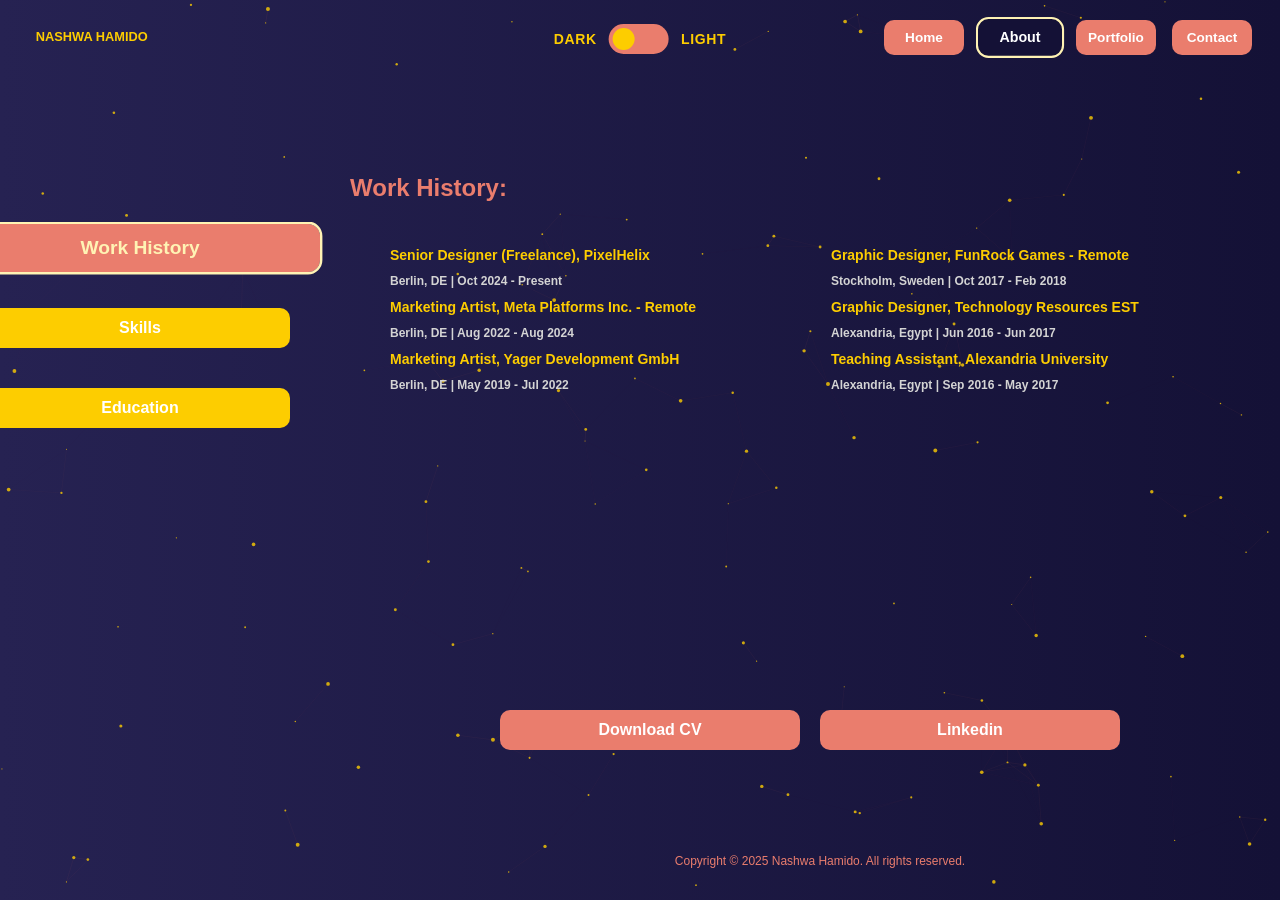
==== commit 52da97a3: "Make about-section pages scroll, fix skills page, update CV - Work History, Skills and Education now" ====
--- a/about.html
+++ b/about.html
@@ -1,6 +1,6 @@
 <!DOCTYPE html>
-<html lang=en>
-    <head> 
+<html lang=en class="scroll-page">
+    <head>
         <meta charset="UTF-8">
         <meta name="viewport" content="width=device-width, initial-scale=1.0">
         <link rel="stylesheet" type="text/css" href="stylesheet.css">
--- a/stylesheet.css
+++ b/stylesheet.css
@@ -2762,7 +2762,8 @@
     z-index: 1;
 }
 
-.carousel-3d-item img {
+.carousel-3d-item img,
+.carousel-3d-item video {
     width: 100%;
     height: 100%;
     object-fit: cover;
@@ -3131,3 +3132,46 @@
     transform: none;
   }
 }
+
+/* ==================== SCROLLABLE ABOUT-SECTION PAGES ==================== */
+/* Work History, Skills and Education can hold more than one screenful of
+   content. The global "overflow: hidden" (needed by the single-screen
+   homepage) is opted out of here so these pages scroll when content
+   exceeds the viewport. */
+html.scroll-page,
+html.scroll-page body {
+  overflow-y: auto;
+  overflow-x: hidden;
+  height: auto;
+  min-height: 100%;
+}
+
+html.scroll-page body {
+  padding-bottom: 2rem;
+}
+
+/* On tablet/mobile the CTA buttons and copyright flow with the content
+   (instead of floating fixed) so they remain reachable while scrolling. */
+@media screen and (max-width: 64.0rem) {
+  html.scroll-page #bottomtabs {
+    position: relative;
+    bottom: auto;
+    right: auto;
+    left: auto;
+    flex-direction: column;
+    justify-content: center;
+    align-items: center;
+    margin: 2.5rem auto 1.5rem auto;
+  }
+
+  html.scroll-page #copyright1 {
+    position: relative;
+    top: auto;
+    bottom: auto;
+    left: auto;
+    right: auto;
+    width: 100%;
+    text-align: center;
+    margin: 1rem 0 0;
+  }
+}
